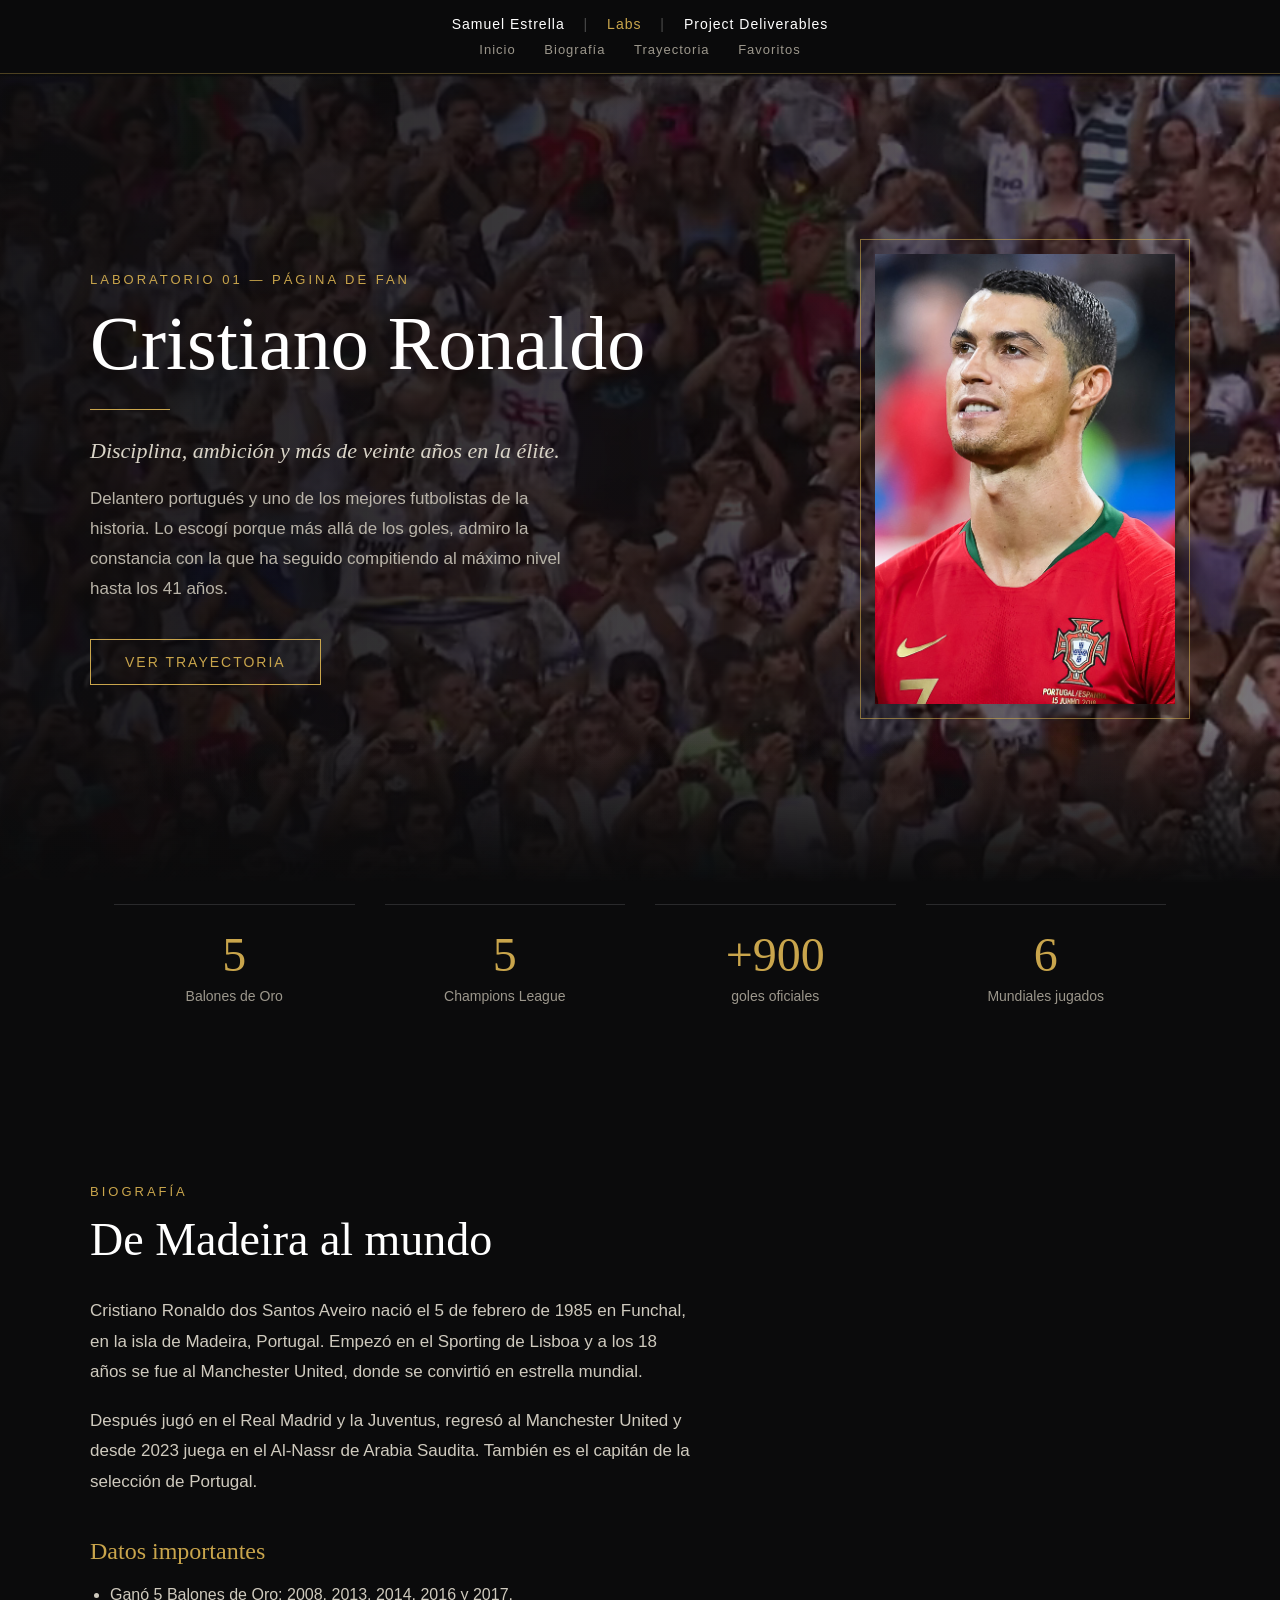
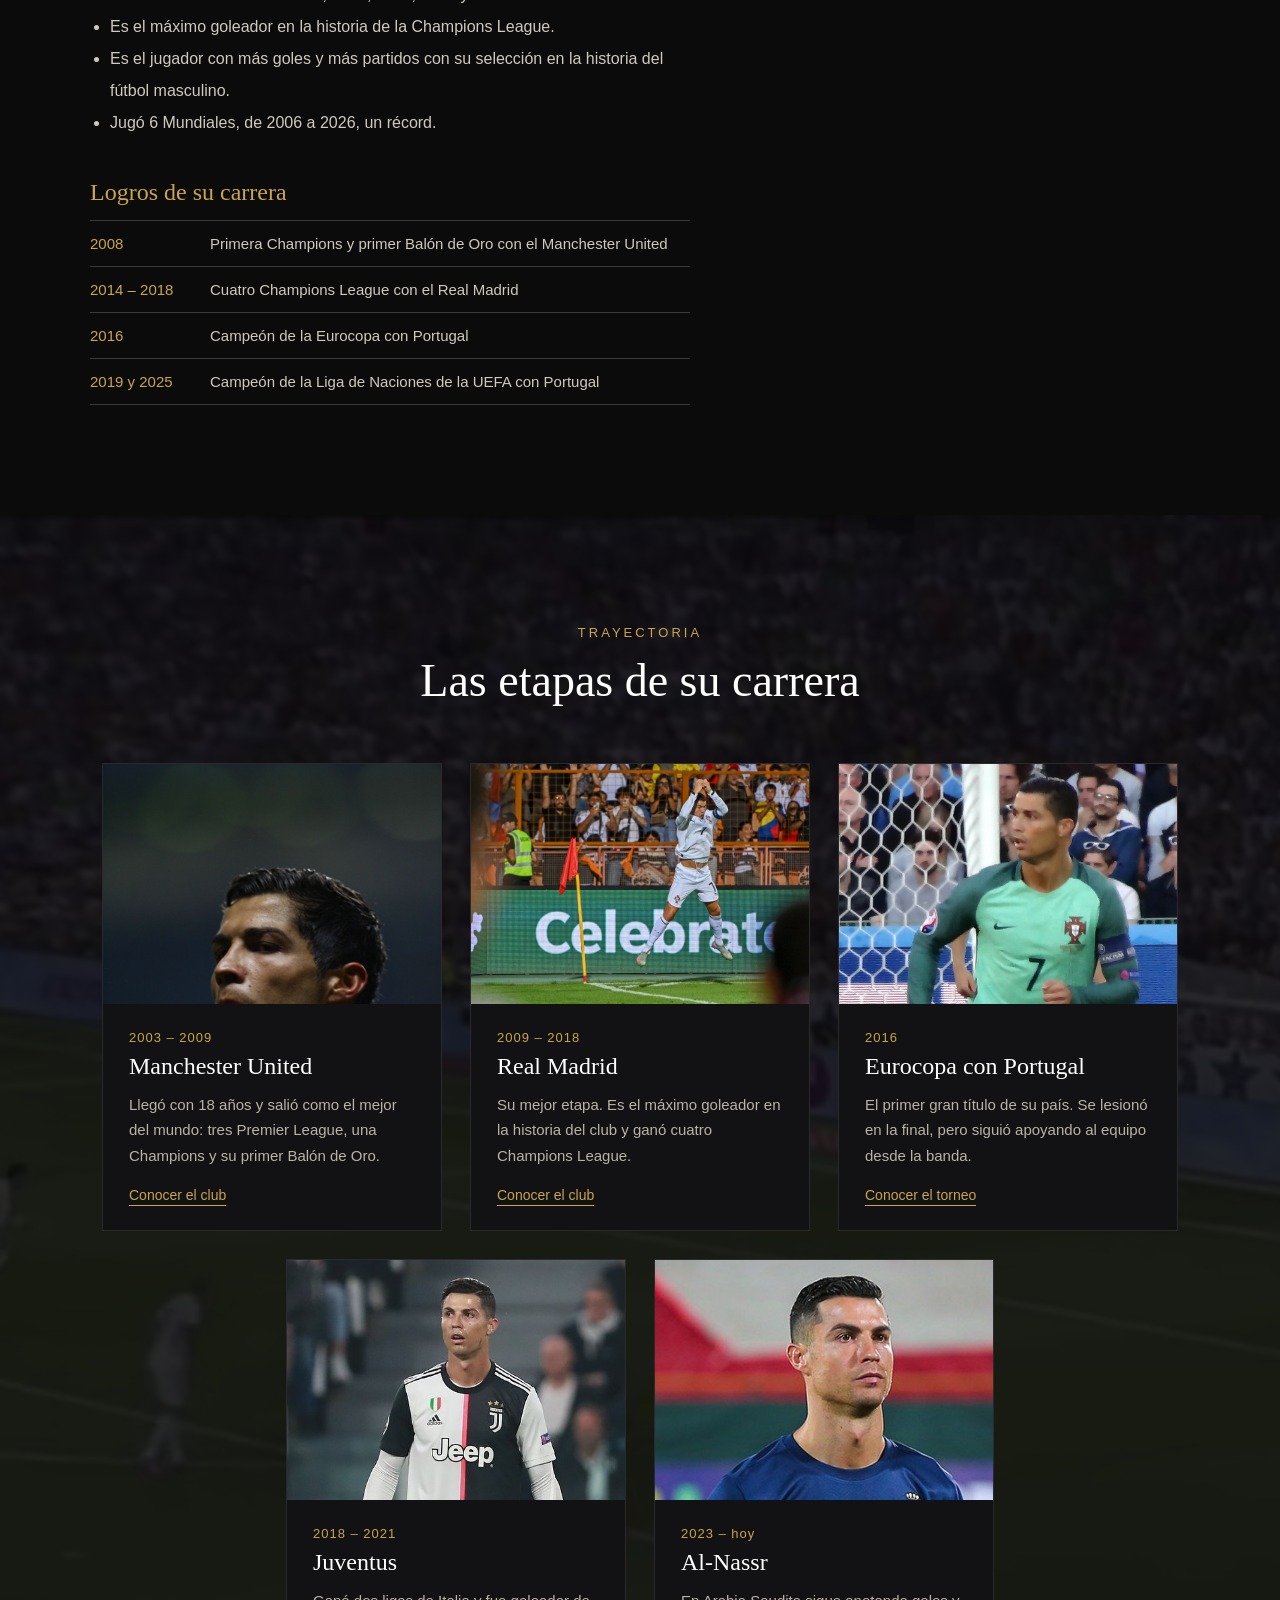
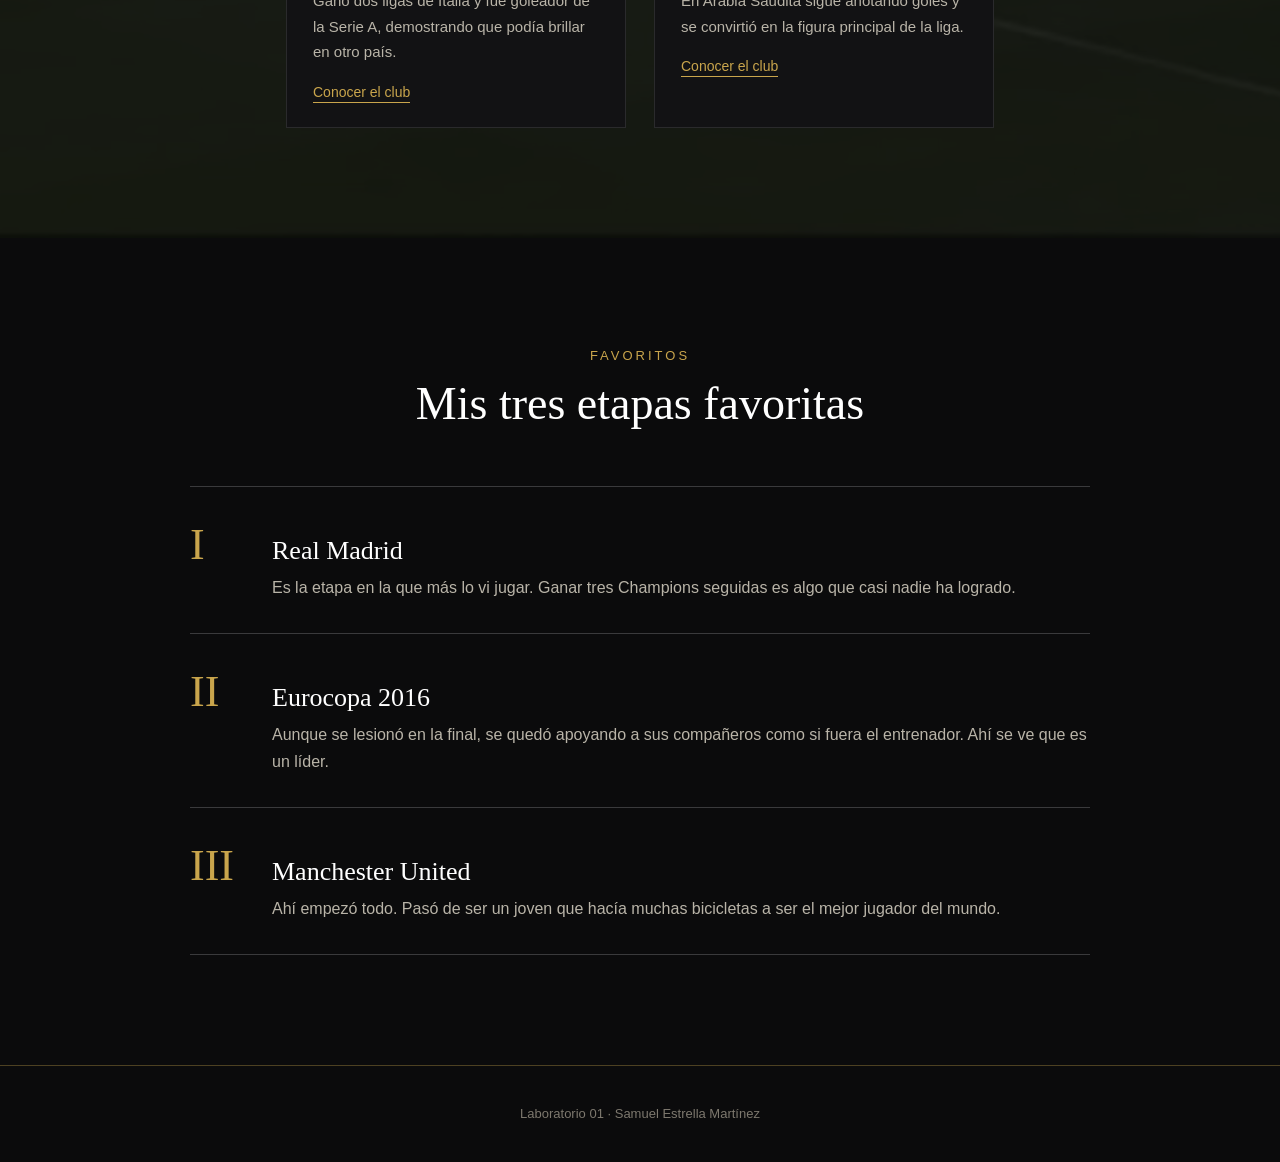
==== Artist Page/index.html @ f8966232 "Subir sitio web y labs" ====
<!DOCTYPE html>
<html lang="es">
<head>
  <meta charset="UTF-8">
  <meta name="viewport" content="width=device-width, initial-scale=1">
  <title>Cristiano Ronaldo | Laboratorio 01 </title>
  <link rel="stylesheet" href="styles.css">
</head>
<body>

  <nav class="menu">
    <div class="menu-sitio">
      <a href="../Landing%20Page/index.html">Samuel Estrella</a>
      <span>|</span>
      <a href="../Landing%20Page/index.html#labs" class="activo">Labs</a>
      <span>|</span>
      <a href="../Landing%20Page/index.html#labs">Project Deliverables</a>
    </div>
    </div>
       <div class="menu-pagina">
      <a href="#inicio">Inicio</a>
      <a href="#biografia">Biografía</a>
      <a href="#trayectoria">Trayectoria</a>
      <a href="#favoritos">Favoritos</a>
    </div>
  </nav>

  <header id="inicio" class="portada">
    <video class="video-fondo video-portada" autoplay muted loop playsinline poster="img/celebracion.jpg">
      <source src="video/portada.mp4" type="video/mp4">
      <source src="video/portada.webm" type="video/webm">
    </video>
    <div class="capa capa-portada"></div>
    <div class="capa capa-abajo"></div>

    <div class="portada-contenido">
      <div class="portada-texto">
        <p class="etiqueta">LABORATORIO 01 — PÁGINA DE FAN</p>
        <h1>Cristiano Ronaldo</h1>
        <div class="linea"></div>
        <p class="frase">Disciplina, ambición y más de veinte años en la élite.</p>
        <p class="intro">Delantero portugués y uno de los mejores futbolistas de la historia. Lo escogí porque más allá de los goles, admiro la constancia con la que ha seguido compitiendo al máximo nivel hasta los 41 años.</p>
        <a href="#trayectoria" class="boton">VER TRAYECTORIA</a>
      </div>
      <div class="marco">
        <img src="img/principal.jpg" alt="Cristiano Ronaldo con la camiseta de Portugal">
      </div>
    </div>
  </header>

  <div class="cifras">
    <div class="cifra">
      <p class="numero">5</p>
      <p class="texto-cifra">Balones de Oro</p>
    </div>
    <div class="cifra">
      <p class="numero">5</p>
      <p class="texto-cifra">Champions League</p>
    </div>
    <div class="cifra">
      <p class="numero">+900</p>
      <p class="texto-cifra">goles oficiales</p>
    </div>
    <div class="cifra">
      <p class="numero">6</p>
      <p class="texto-cifra">Mundiales jugados</p>
    </div>
  </div>

  <section id="biografia" class="biografia">
    <div class="contenedor">
      <div class="bio-texto">
        <p class="etiqueta">BIOGRAFÍA</p>
        <h2>De Madeira al mundo</h2>

        <p>Cristiano Ronaldo dos Santos Aveiro nació el 5 de febrero de 1985 en Funchal, en la isla de Madeira, Portugal. Empezó en el Sporting de Lisboa y a los 18 años se fue al Manchester United, donde se convirtió en estrella mundial.</p>
        <p class="ultimo">Después jugó en el Real Madrid y la Juventus, regresó al Manchester United y desde 2023 juega en el Al-Nassr de Arabia Saudita. También es el capitán de la selección de Portugal.</p>

        <h3>Datos importantes</h3>
        <ul class="datos">
          <li>Ganó 5 Balones de Oro: 2008, 2013, 2014, 2016 y 2017.</li>
          <li>Es el máximo goleador en la historia de la Champions League.</li>
          <li>Es el jugador con más goles y más partidos con su selección en la historia del fútbol masculino.</li>
          <li>Jugó 6 Mundiales, de 2006 a 2026, un récord.</li>
        </ul>

        <h3>Logros de su carrera</h3>
        <table class="logros">
          <tr><td class="anio">2008</td><td>Primera Champions y primer Balón de Oro con el Manchester United</td></tr>
          <tr><td class="anio">2014 – 2018</td><td>Cuatro Champions League con el Real Madrid</td></tr>
          <tr><td class="anio">2016</td><td>Campeón de la Eurocopa con Portugal</td></tr>
          <tr><td class="anio">2019 y 2025</td><td>Campeón de la Liga de Naciones de la UEFA con Portugal</td></tr>
        </table>
      </div>
    </div>
  </section>

  <section id="trayectoria" class="trayectoria">
    <video class="video-fondo" autoplay muted loop playsinline>
      <source src="video/goles.mp4" type="video/mp4">
      <source src="video/goles.webm" type="video/webm">
    </video>
    <div class="capa capa-oscura"></div>

    <div class="contenedor encima">
      <div class="titulo-centro">
        <p class="etiqueta">TRAYECTORIA</p>
        <h2>Las etapas de su carrera</h2>
      </div>

      <div class="tarjetas">
        <article class="tarjeta">
          <img src="img/manchester-united.jpg" alt="Cristiano Ronaldo en el Manchester United">
          <div class="tarjeta-texto">
            <p class="fecha">2003 – 2009</p>
            <h3>Manchester United</h3>
            <p>Llegó con 18 años y salió como el mejor del mundo: tres Premier League, una Champions y su primer Balón de Oro.</p>
            <a href="https://es.wikipedia.org/wiki/Manchester_United_Football_Club" target="_blank">Conocer el club</a>
          </div>
        </article>

        <article class="tarjeta">
          <img src="img/celebracion.jpg" alt="Cristiano Ronaldo celebrando un gol" class="foto-arriba">
          <div class="tarjeta-texto">
            <p class="fecha">2009 – 2018</p>
            <h3>Real Madrid</h3>
            <p>Su mejor etapa. Es el máximo goleador en la historia del club y ganó cuatro Champions League.</p>
            <a href="https://es.wikipedia.org/wiki/Real_Madrid_Club_de_F%C3%BAtbol" target="_blank">Conocer el club</a>
          </div>
        </article>

        <article class="tarjeta">
          <img src="img/eurocopa-2016.jpg" alt="Cristiano Ronaldo en la Eurocopa 2016">
          <div class="tarjeta-texto">
            <p class="fecha">2016</p>
            <h3>Eurocopa con Portugal</h3>
            <p>El primer gran título de su país. Se lesionó en la final, pero siguió apoyando al equipo desde la banda.</p>
            <a href="https://es.wikipedia.org/wiki/Eurocopa_2016" target="_blank">Conocer el torneo</a>
          </div>
        </article>

        <article class="tarjeta">
          <img src="img/juventus.jpg" alt="Cristiano Ronaldo en la Juventus">
          <div class="tarjeta-texto">
            <p class="fecha">2018 – 2021</p>
            <h3>Juventus</h3>
            <p>Ganó dos ligas de Italia y fue goleador de la Serie A, demostrando que podía brillar en otro país.</p>
            <a href="https://es.wikipedia.org/wiki/Juventus_de_Tur%C3%ADn" target="_blank">Conocer el club</a>
          </div>
        </article>

        <article class="tarjeta">
          <img src="img/al-nassr.jpg" alt="Cristiano Ronaldo en el Al-Nassr">
          <div class="tarjeta-texto">
            <p class="fecha">2023 – hoy</p>
            <h3>Al-Nassr</h3>
            <p>En Arabia Saudita sigue anotando goles y se convirtió en la figura principal de la liga.</p>
            <a href="https://es.wikipedia.org/wiki/Al-Nassr_Football_Club" target="_blank">Conocer el club</a>
          </div>
        </article>
      </div>
    </div>
  </section>

  <section id="favoritos" class="favoritos">
    <div class="contenedor angosto">
      <div class="titulo-centro">
        <p class="etiqueta">FAVORITOS</p>
        <h2>Mis tres etapas favoritas</h2>
      </div>

      <ol class="lista-favoritos">
        <li>
          <span class="romano">I</span>
          <div>
            <h3>Real Madrid</h3>
            <p>Es la etapa en la que más lo vi jugar. Ganar tres Champions seguidas es algo que casi nadie ha logrado.</p>
          </div>
        </li>
        <li>
          <span class="romano">II</span>
          <div>
            <h3>Eurocopa 2016</h3>
            <p>Aunque se lesionó en la final, se quedó apoyando a sus compañeros como si fuera el entrenador. Ahí se ve que es un líder.</p>
          </div>
        </li>
        <li>
          <span class="romano">III</span>
          <div>
            <h3>Manchester United</h3>
            <p>Ahí empezó todo. Pasó de ser un joven que hacía muchas bicicletas a ser el mejor jugador del mundo.</p>
          </div>
        </li>
      </ol>
    </div>
  </section>

  <footer class="pie">
    <p>Laboratorio 01 · Samuel Estrella Martínez</p>
  </footer>

</body>
</html>
---- Artist Page/styles.css ----
:root {
  --negro: #0B0B0C;
  --tarjeta: #121214;
  --dorado: #C9A54C;
  --blanco: #FFFFFF;
  --texto: #CFCABE;
  --gris: #B9B4A8;
  --gris-oscuro: #9C978C;
  --linea: #3A3A3C;
  --serif: Georgia, "Times New Roman", serif;
}

* {
  box-sizing: border-box;
}

html {
  scroll-behavior: smooth;
}

body {
  margin: 0;
  background-color: var(--negro);
  color: #EDEAE3;
  font-family: "Helvetica Neue", Helvetica, Arial, sans-serif;
}

h1, h2, h3 {
  font-family: var(--serif);
  font-weight: normal;
}

.contenedor {
  max-width: 1100px;
  margin: 0 auto;
}

.angosto {
  max-width: 900px;
}

.etiqueta {
  margin: 0;
  font-size: 13px;
  letter-spacing: 3px;
  color: var(--dorado);
}

/* menu */
.menu {
  position: sticky;
  top: 0;
  z-index: 20;
  background-color: rgba(11, 11, 12, 0.92);
  border-bottom: 1px solid rgba(201, 165, 76, 0.35);
  padding: 16px 24px;
  text-align: center;
}

.menu-sitio {
  font-size: 14px;
  letter-spacing: 1px;
}

.menu-sitio a {
  color: var(--blanco);
  text-decoration: none;
  margin: 0 14px;
}

.menu-sitio span {
  color: #4A4A4A;
}

.menu-sitio .activo {
  color: var(--dorado);
}

.menu-pagina {
  margin-top: 10px;
  font-size: 13px;
  letter-spacing: 1px;
}

.menu-pagina a {
  color: var(--gris-oscuro);
  text-decoration: none;
  margin: 0 12px;
  transition: color .2s;
}

.menu a:hover {
  color: var(--dorado);
}

/* videos y capas de fondo */
.video-fondo {
  position: absolute;
  top: 0;
  left: 0;
  width: 100%;
  height: 100%;
  object-fit: cover;
  z-index: 0;
}

.capa {
  position: absolute;
  top: 0;
  left: 0;
  width: 100%;
  height: 100%;
  z-index: 1;
}

.capa-portada {
  background: linear-gradient(90deg, rgba(11, 11, 12, 0.94) 0%, rgba(11, 11, 12, 0.78) 50%, rgba(11, 11, 12, 0.55) 100%);
}

.capa-abajo {
  top: auto;
  bottom: 0;
  height: 160px;
  background: linear-gradient(rgba(11, 11, 12, 0), var(--negro));
}

.capa-oscura {
  background-color: rgba(11, 11, 12, 0.88);
}

.encima {
  position: relative;
  z-index: 2;
}

/* portada */
.portada {
  position: relative;
  overflow: hidden;
  min-height: 90vh;
  display: flex;
  align-items: center;
  padding: 80px 24px;
}

.portada-contenido {
  position: relative;
  z-index: 2;
  max-width: 1100px;
  width: 100%;
  margin: 0 auto;
  display: flex;
  flex-wrap: wrap;
  align-items: center;
  justify-content: space-between;
  gap: 56px;
}

.portada-texto {
  flex: 1 1 440px;
}

.portada h1 {
  margin: 18px 0 0;
  font-size: 76px;
  line-height: 1;
  color: var(--blanco);
}

.linea {
  width: 80px;
  height: 1px;
  background-color: var(--dorado);
  margin: 28px 0;
}

.frase {
  margin: 0;
  font-family: var(--serif);
  font-style: italic;
  font-size: 22px;
  color: #D9D4C7;
}

.intro {
  max-width: 500px;
  margin: 20px 0 0;
  font-size: 17px;
  line-height: 1.75;
  color: var(--gris);
}

.boton {
  display: inline-block;
  margin-top: 36px;
  padding: 14px 34px;
  border: 1px solid var(--dorado);
  color: var(--dorado);
  text-decoration: none;
  font-size: 14px;
  letter-spacing: 2px;
  transition: background-color .25s, color .25s;
}

.boton:hover {
  background-color: var(--dorado);
  color: var(--negro);
}

.marco {
  flex: 0 1 330px;
  padding: 14px;
  border: 1px solid rgba(201, 165, 76, 0.6);
}

.marco img {
  display: block;
  width: 100%;
}

/* cifras */
.cifras {
  max-width: 1100px;
  margin: 0 auto;
  padding: 20px 24px 70px;
  display: flex;
  flex-wrap: wrap;
  justify-content: space-between;
  gap: 30px;
  text-align: center;
}

.cifra {
  flex: 1 1 180px;
  border-top: 1px solid #2A2A2C;
  padding-top: 22px;
}

.numero {
  margin: 0;
  font-family: var(--serif);
  font-size: 48px;
  color: var(--dorado);
}

.texto-cifra {
  margin: 6px 0 0;
  font-size: 14px;
  color: var(--gris-oscuro);
}

/* biografia */
.biografia {
  background-image: linear-gradient(90deg, rgba(11, 11, 12, 0.97) 0%, rgba(11, 11, 12, 0.9) 55%, rgba(11, 11, 12, 0.4) 100%), url("img/balon-de-oro.jpg");
  background-size: cover;
  background-position: right center;
  background-attachment: fixed;
  padding: 110px 24px;
}

.bio-texto {
  max-width: 600px;
}

.biografia h2,
.titulo-centro h2 {
  margin: 14px 0 30px;
  font-size: 46px;
  color: var(--blanco);
}

.bio-texto p {
  font-size: 17px;
  line-height: 1.8;
  margin: 0 0 18px;
  color: var(--texto);
}

.bio-texto .etiqueta {
  font-size: 13px;
  line-height: normal;
  margin: 0;
  color: var(--dorado);
}

.bio-texto .ultimo {
  margin-bottom: 40px;
}

.bio-texto h3 {
  margin: 0 0 14px;
  font-size: 24px;
  color: var(--dorado);
}

.datos {
  margin: 0 0 40px;
  padding-left: 20px;
  font-size: 16px;
  line-height: 2;
  color: var(--texto);
}

.logros {
  width: 100%;
  border-collapse: collapse;
  font-size: 15px;
  color: var(--texto);
}

.logros td {
  padding: 14px 0;
  border-top: 1px solid var(--linea);
}

.logros tr:last-child td {
  border-bottom: 1px solid var(--linea);
}

.logros .anio {
  width: 120px;
  color: var(--dorado);
}

/* trayectoria */
.trayectoria {
  position: relative;
  overflow: hidden;
  padding: 110px 24px;
}

.titulo-centro {
  text-align: center;
  margin-bottom: 56px;
}

.titulo-centro h2 {
  margin-bottom: 0;
}

.tarjetas {
  display: flex;
  flex-wrap: wrap;
  gap: 28px;
  justify-content: center;
}

.tarjeta {
  flex: 1 1 300px;
  max-width: 340px;
  background-color: var(--tarjeta);
  border: 1px solid #2A2A2C;
  transition: border-color .25s;
}

.tarjeta:hover {
  border-color: var(--dorado);
}

.tarjeta img {
  display: block;
  width: 100%;
  height: 240px;
  object-fit: cover;
  object-position: center top;
}

.tarjeta .foto-arriba {
  object-position: center 20%;
}

.tarjeta-texto {
  padding: 26px;
}

.fecha {
  margin: 0;
  font-size: 13px;
  letter-spacing: 1px;
  color: var(--dorado);
}

.tarjeta h3 {
  margin: 8px 0 12px;
  font-size: 24px;
  color: var(--blanco);
}

.tarjeta-texto p:not(.fecha) {
  margin: 0 0 18px;
  font-size: 15px;
  line-height: 1.7;
  color: var(--gris);
}

.tarjeta a {
  color: var(--dorado);
  font-size: 14px;
  text-decoration: none;
  border-bottom: 1px solid var(--dorado);
  padding-bottom: 2px;
}

/* favoritos */
.favoritos {
  background-image: linear-gradient(rgba(11, 11, 12, 0.9), rgba(11, 11, 12, 0.95)), url("img/final-champions-2018.jpg");
  background-size: cover;
  background-position: center;
  background-attachment: fixed;
  padding: 110px 24px;
}

.lista-favoritos {
  list-style: none;
  margin: 0;
  padding: 0;
}

.lista-favoritos li {
  display: flex;
  gap: 32px;
  align-items: baseline;
  padding: 32px 0;
  border-top: 1px solid var(--linea);
}

.lista-favoritos li:last-child {
  border-bottom: 1px solid var(--linea);
}

.romano {
  min-width: 50px;
  font-family: var(--serif);
  font-size: 44px;
  color: var(--dorado);
}

.lista-favoritos h3 {
  margin: 0 0 8px;
  font-size: 26px;
  color: var(--blanco);
}

.lista-favoritos p {
  margin: 0;
  font-size: 16px;
  line-height: 1.7;
  color: var(--gris);
}

/* pie */
.pie {
  text-align: center;
  padding: 36px 24px;
  font-size: 13px;
  line-height: 1.8;
  color: #7D786E;
  border-top: 1px solid rgba(201, 165, 76, 0.35);
}

.pie p {
  margin: 0;
}

.pie a {
  color: var(--dorado);
  text-decoration: none;
}

.pie .volver {
  color: #EDEAE3;
}

/* celular */
@media (max-width: 700px) {
  .menu-sitio a,
  .menu-pagina a {
    margin: 0 6px;
  }

  .portada {
    padding: 60px 20px;
  }

  .portada h1 {
    font-size: 48px;
  }

  .marco {
    margin: 0 auto;
  }

  .biografia,
  .trayectoria,
  .favoritos {
    padding: 80px 20px;
  }

  .biografia h2,
  .titulo-centro h2 {
    font-size: 34px;
  }

  .biografia,
  .favoritos {
    background-attachment: scroll;
  }

  .lista-favoritos li {
    gap: 18px;
  }
}
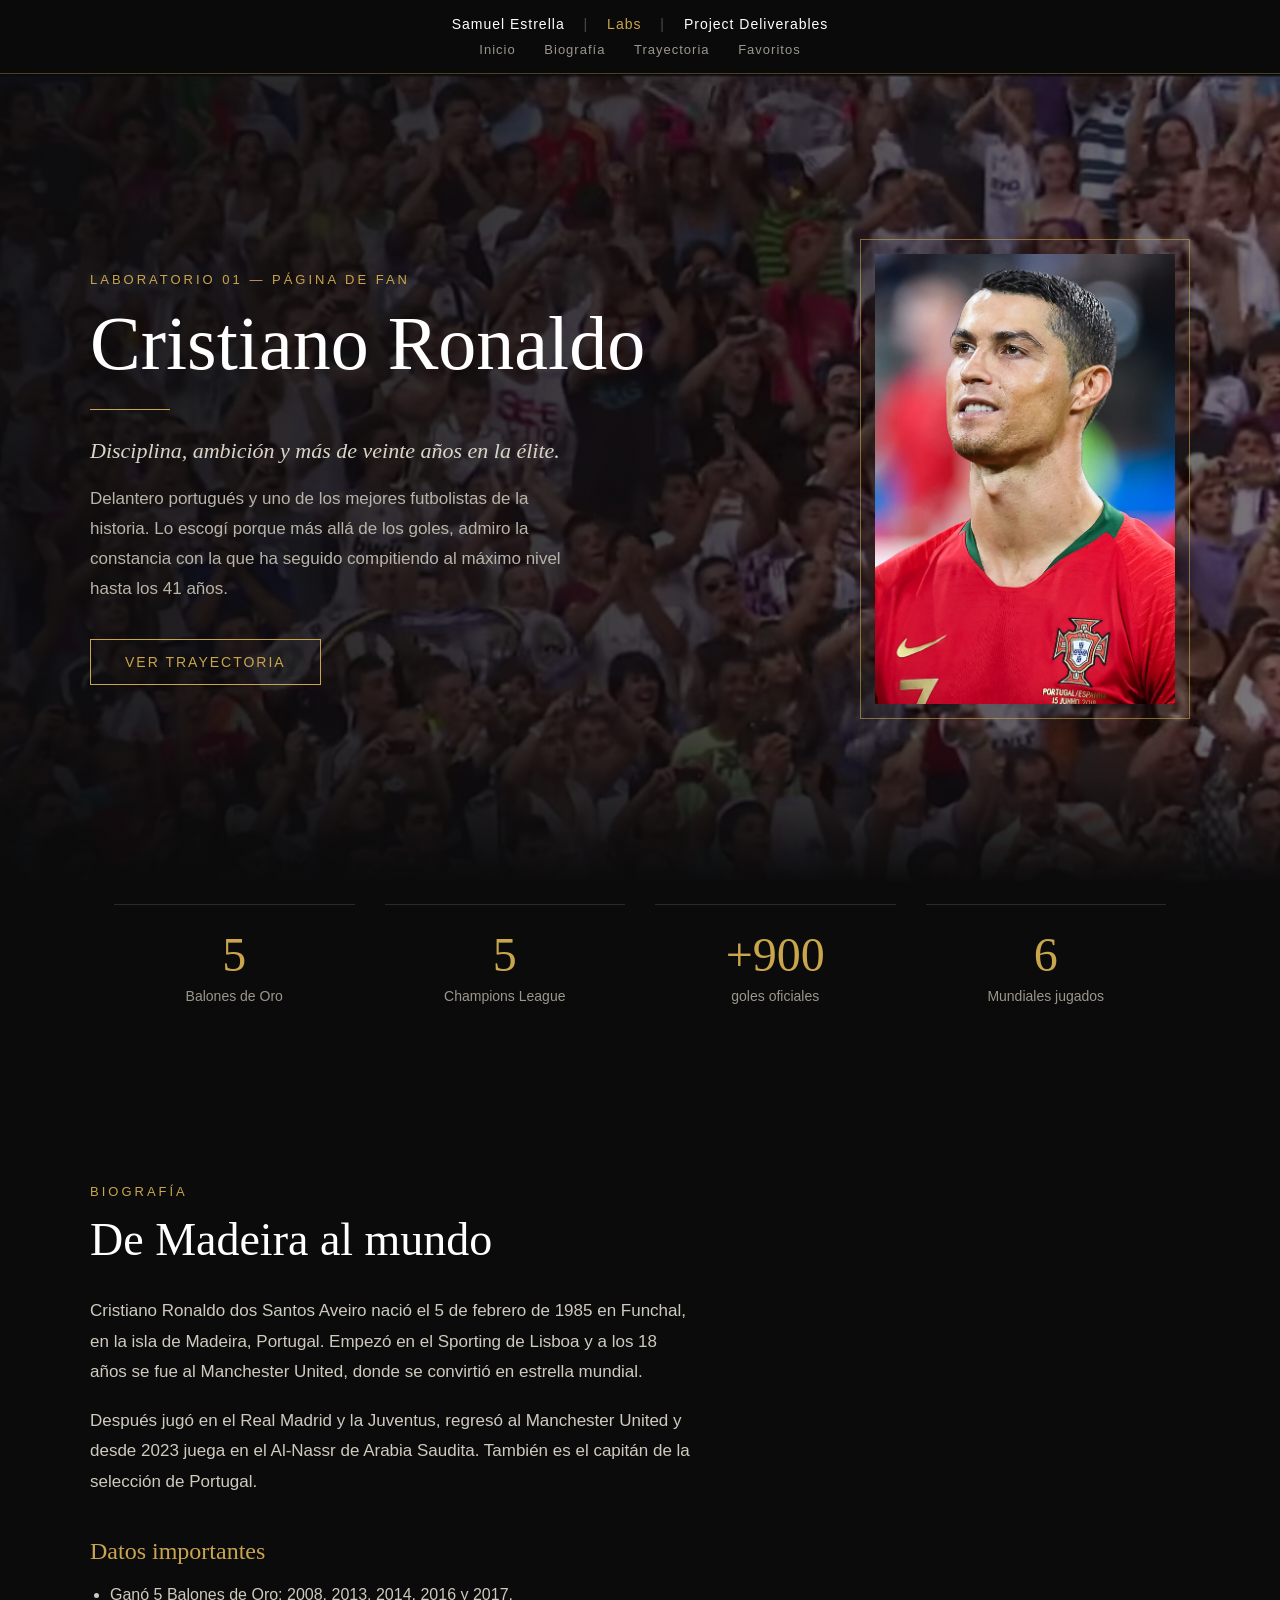
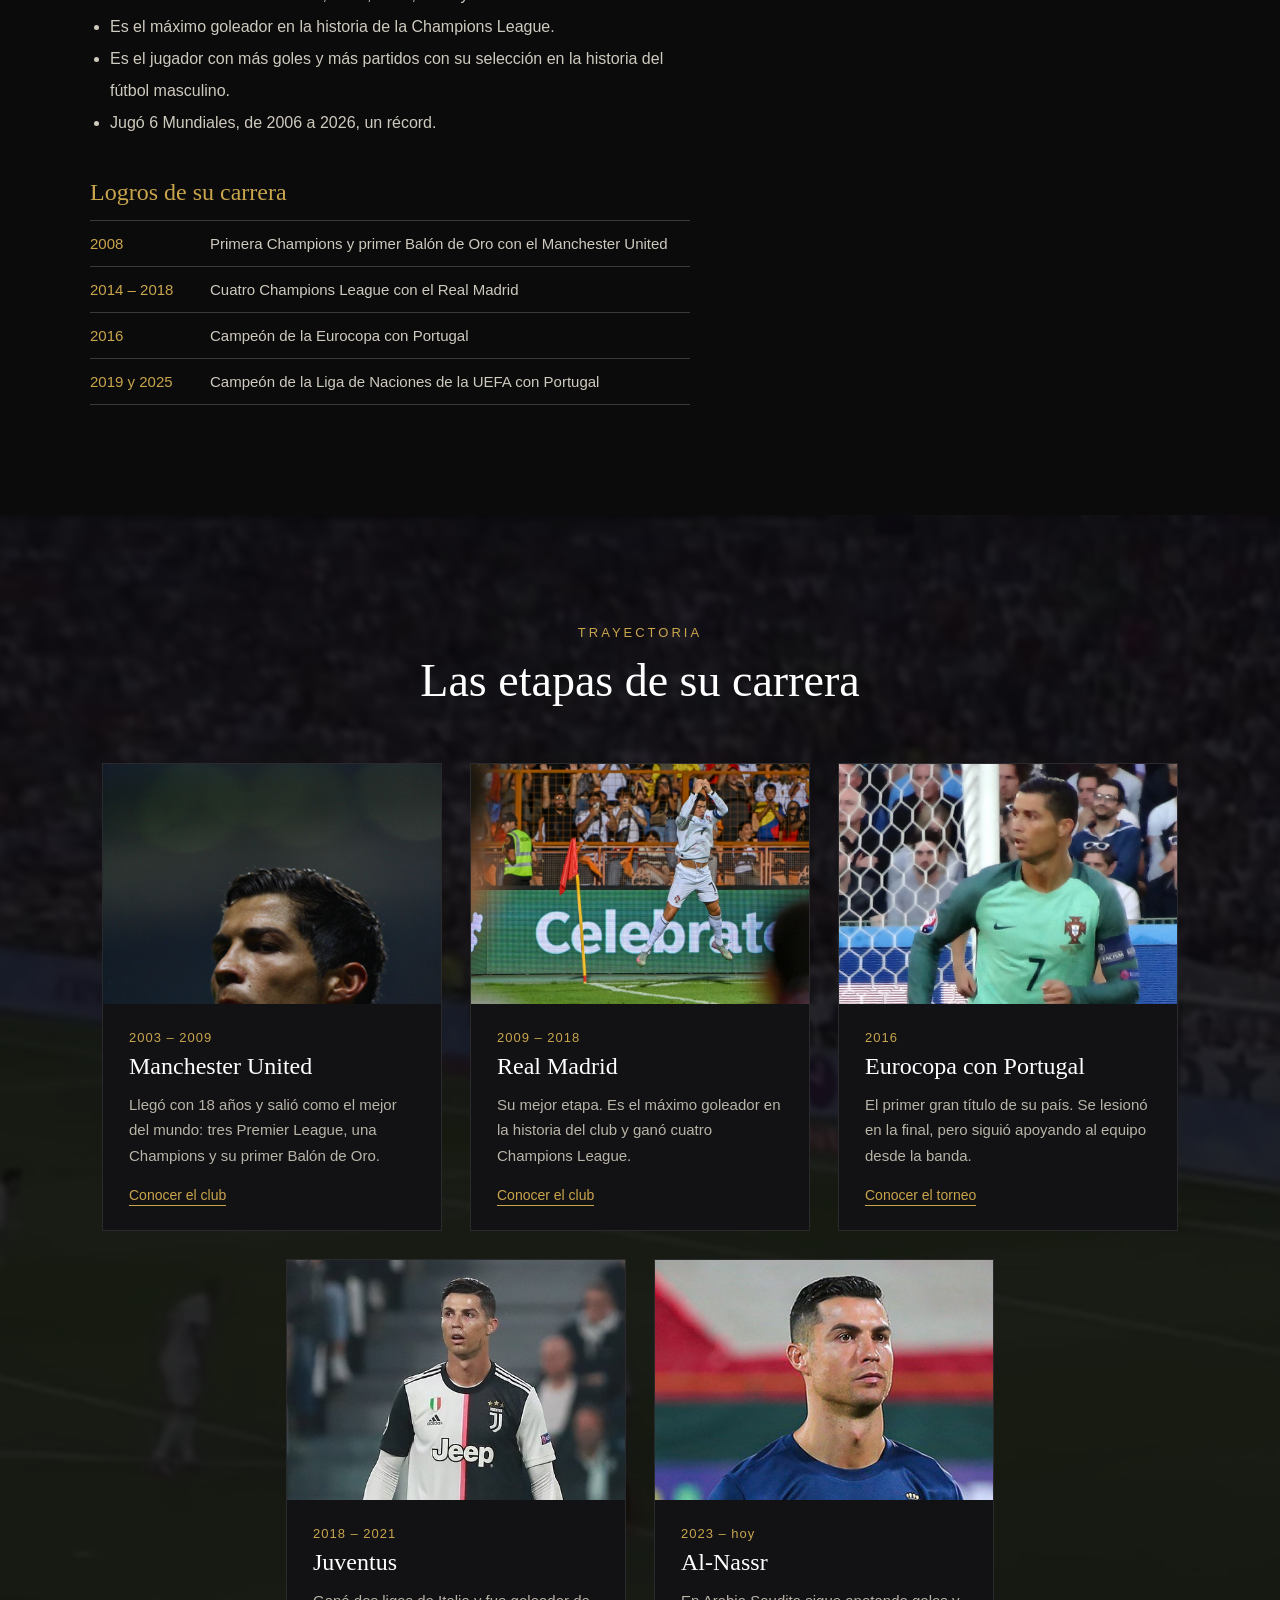
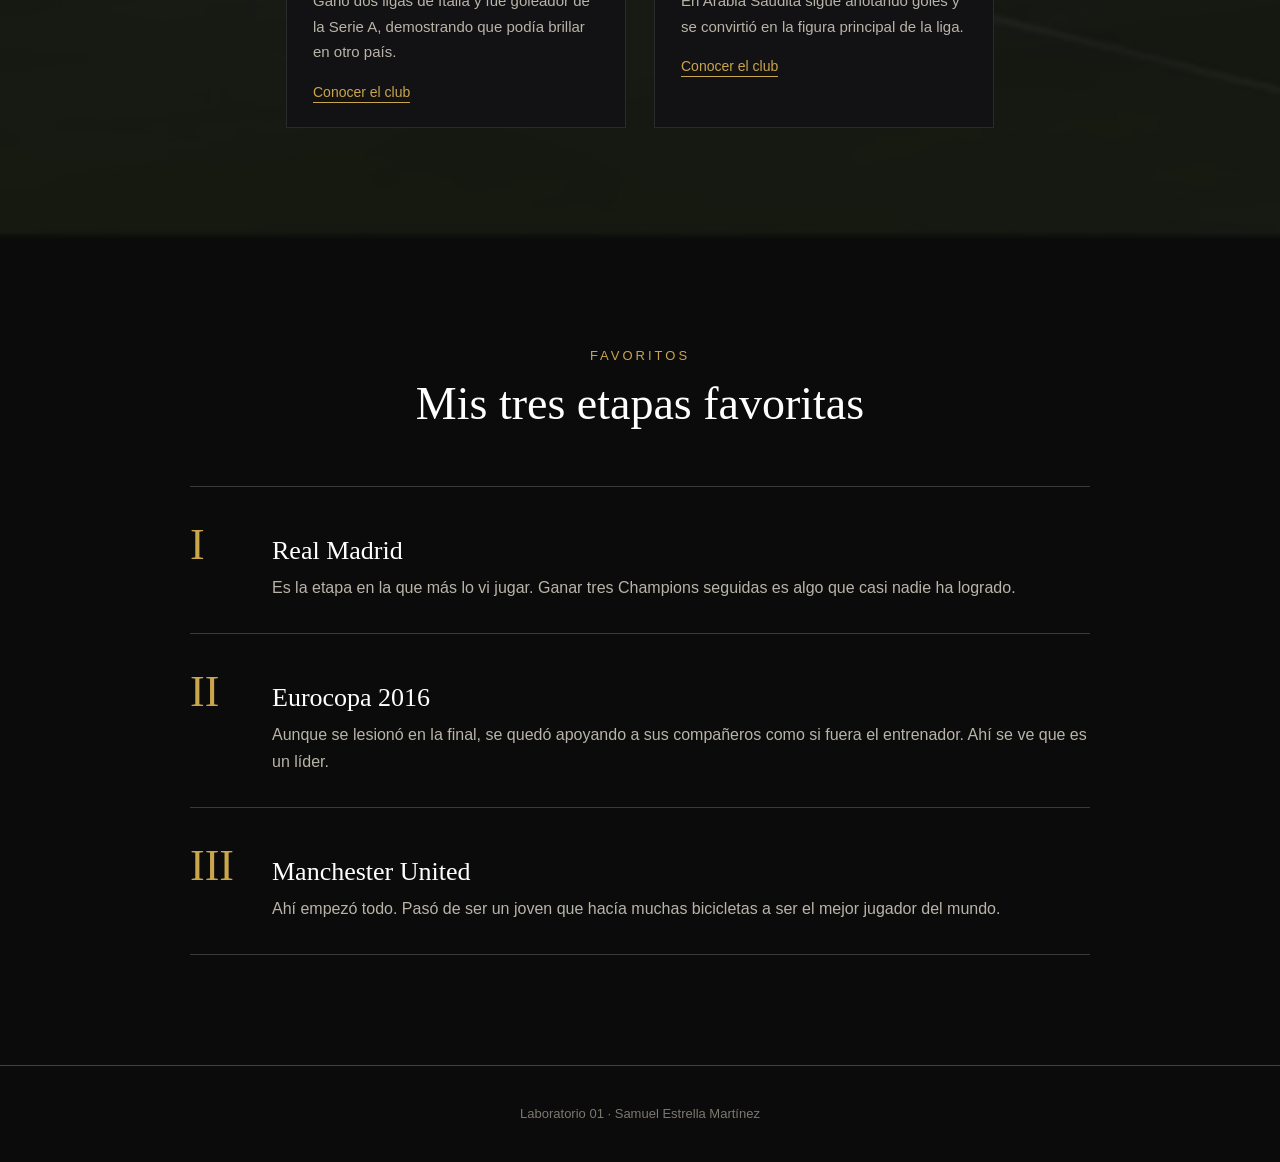
==== commit 9271373b: "Corregir enlaces de regreso a Landing Page" ====
--- a/Artist Page/index.html
+++ b/Artist Page/index.html
@@ -10,12 +10,12 @@
 
   <nav class="menu">
     <div class="menu-sitio">
-      <a href="../Landing%20Page/index.html">Samuel Estrella</a>
+      <a href="../index.html">Samuel Estrella</a>
       <span>|</span>
-      <a href="../Landing%20Page/index.html#labs" class="activo">Labs</a>
+      <a href="../index.html#labs" class="activo">Labs</a>
       <span>|</span>
-      <a href="../Landing%20Page/index.html#labs">Project Deliverables</a>
-    </div>
+      <a href="../index.html#labs">Project Deliverables</a>
+        </div>
     </div>
        <div class="menu-pagina">
       <a href="#inicio">Inicio</a>
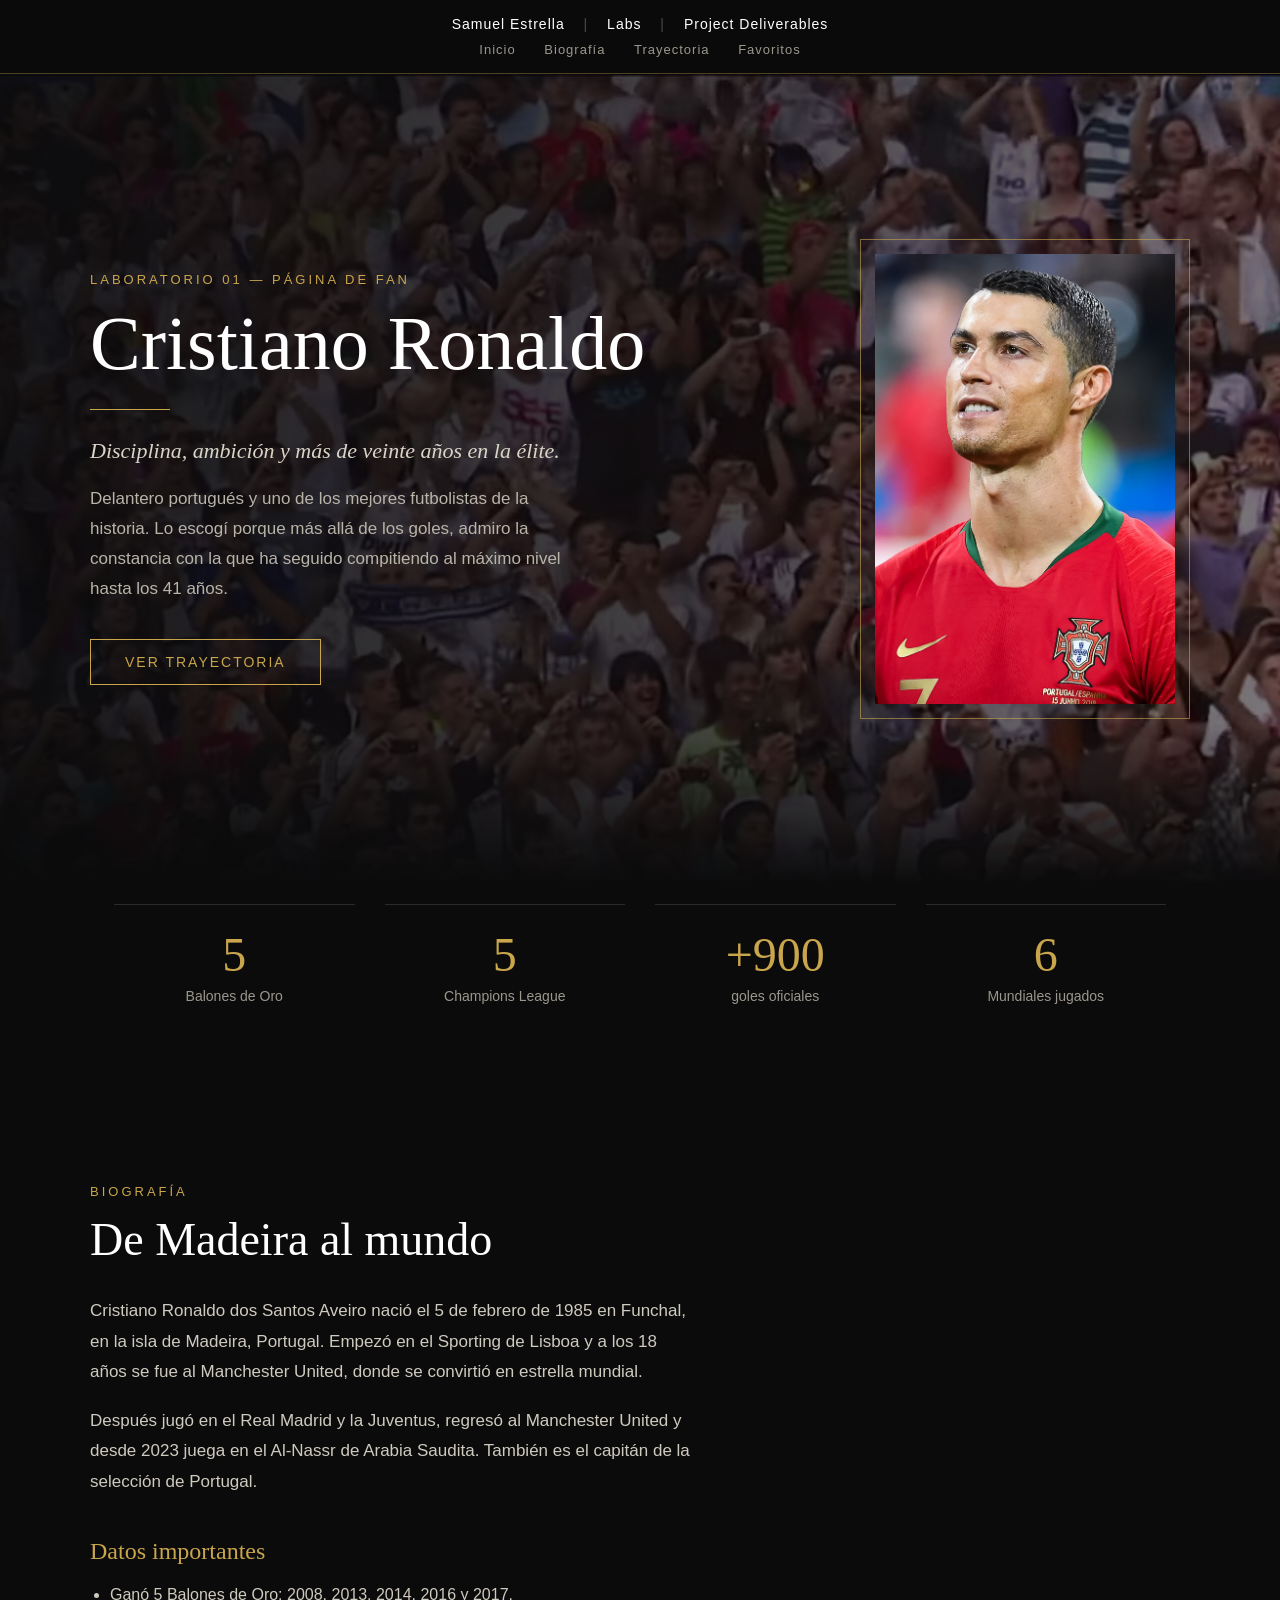
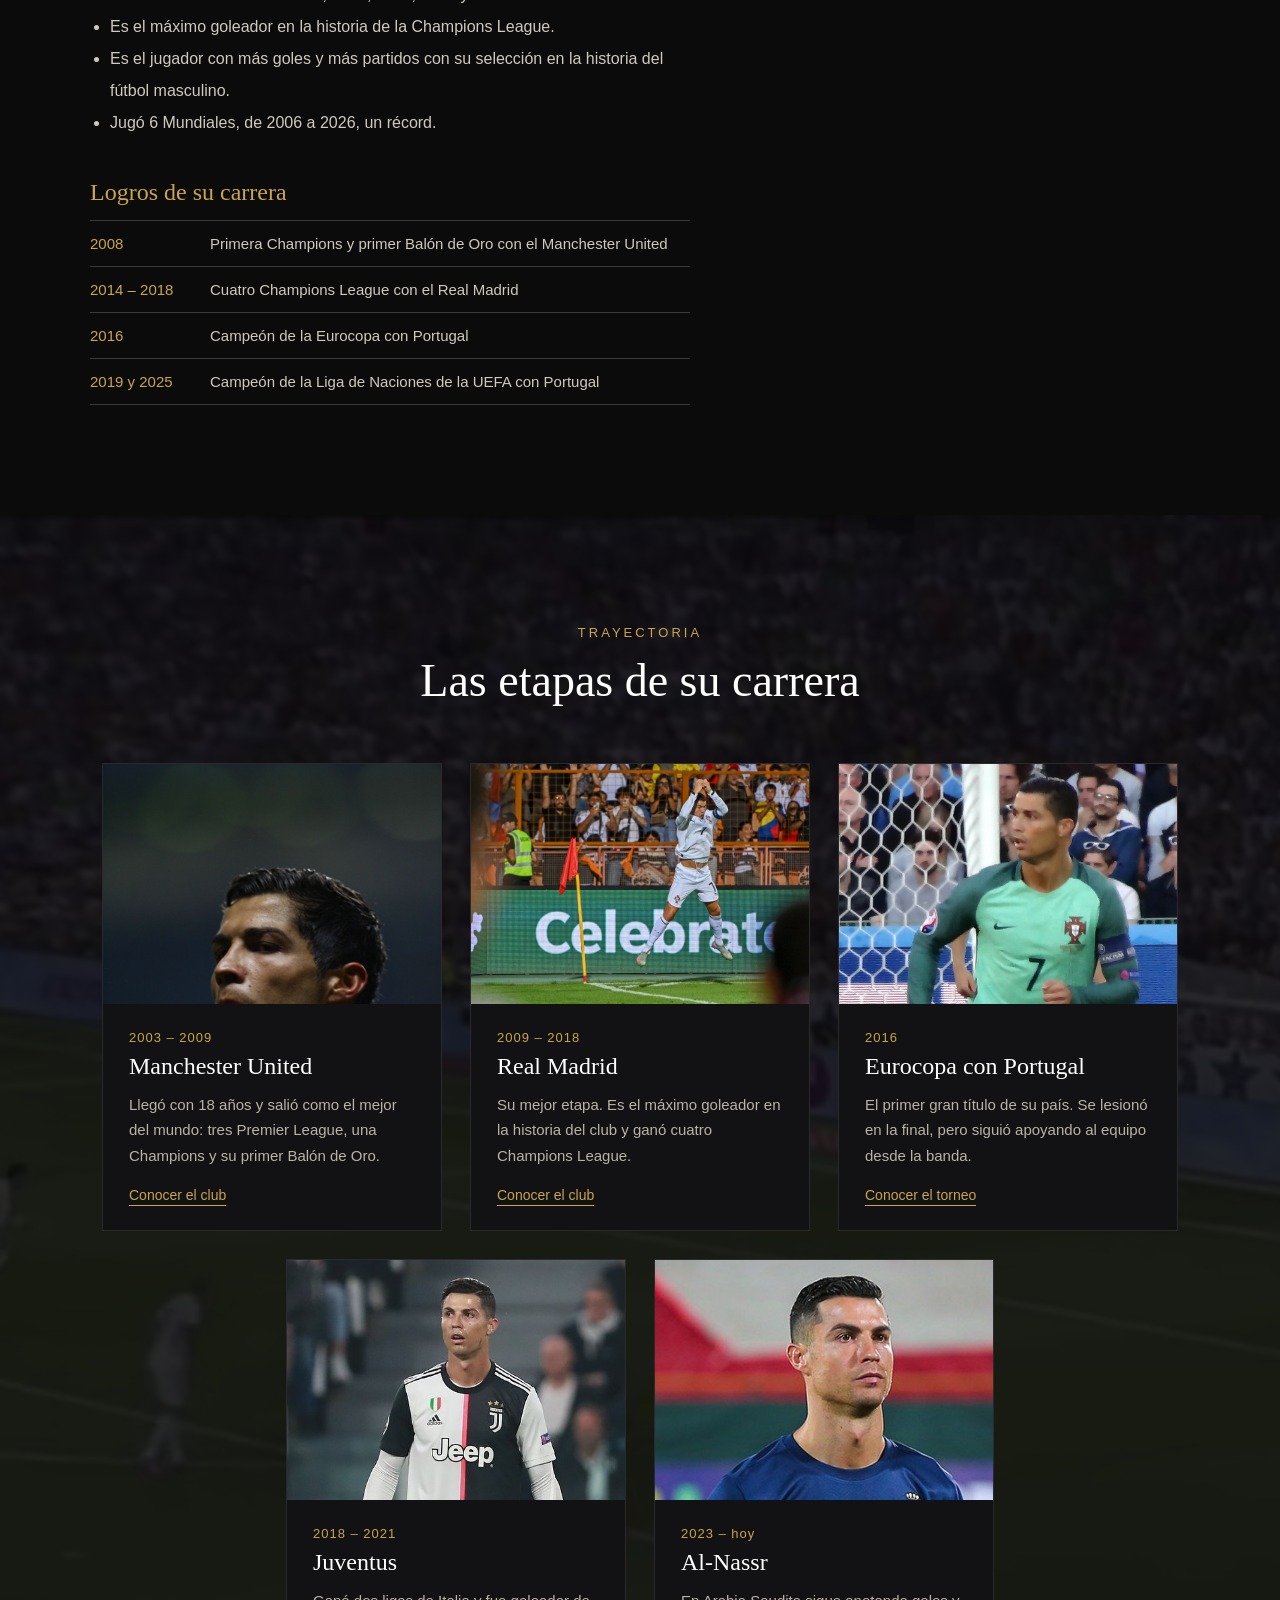
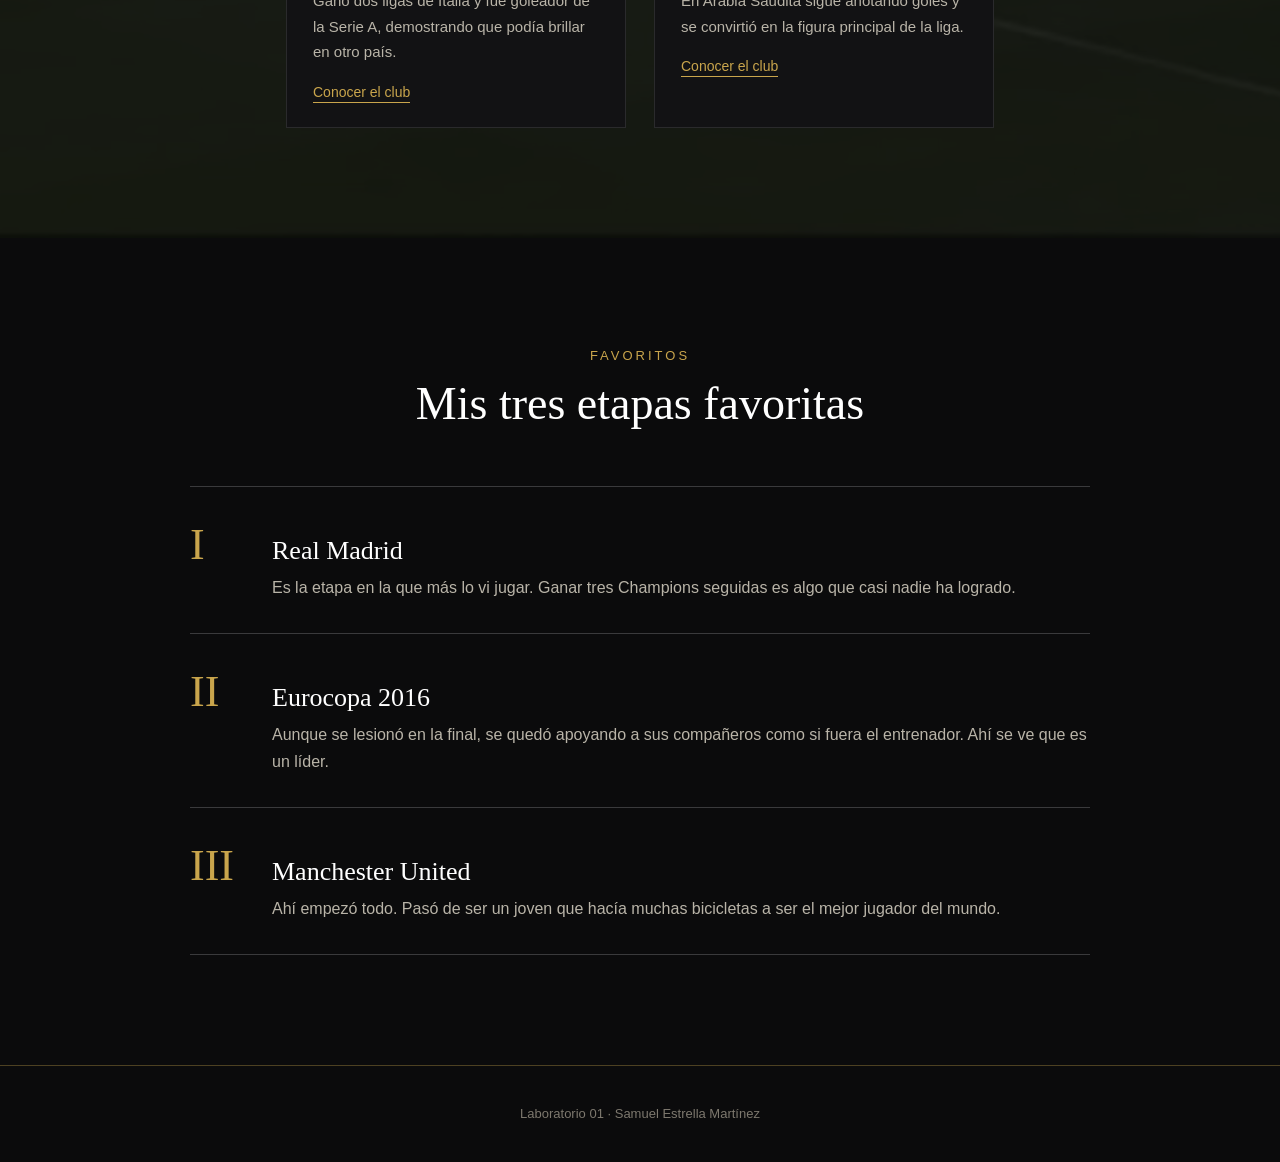
==== commit d654f7bc: "Corregir menú de Artist Page" ====
--- a/Artist Page/index.html
+++ b/Artist Page/index.html
@@ -3,7 +3,7 @@
 <head>
   <meta charset="UTF-8">
   <meta name="viewport" content="width=device-width, initial-scale=1">
-  <title>Cristiano Ronaldo | Laboratorio 01 </title>
+  <title>Cristiano Ronaldo | Laboratorio 01</title>
   <link rel="stylesheet" href="styles.css">
 </head>
 <body>
@@ -12,12 +12,12 @@
     <div class="menu-sitio">
       <a href="../index.html">Samuel Estrella</a>
       <span>|</span>
-      <a href="../index.html#labs" class="activo">Labs</a>
+      <a href="../index.html#labs">Labs</a>
       <span>|</span>
       <a href="../index.html#labs">Project Deliverables</a>
-        </div>
-    </div>
-       <div class="menu-pagina">
+    </div>
+
+    <div class="menu-pagina">
       <a href="#inicio">Inicio</a>
       <a href="#biografia">Biografía</a>
       <a href="#trayectoria">Trayectoria</a>
@@ -115,7 +115,7 @@
             <p class="fecha">2003 – 2009</p>
             <h3>Manchester United</h3>
             <p>Llegó con 18 años y salió como el mejor del mundo: tres Premier League, una Champions y su primer Balón de Oro.</p>
-            <a href="https://es.wikipedia.org/wiki/Manchester_United_Football_Club" target="_blank">Conocer el club</a>
+            <a href="https://es.wikipedia.org/wiki/Manchester_United_Football_Club" target="_blank" rel="noopener noreferrer">Conocer el club</a>
           </div>
         </article>
 
@@ -125,7 +125,7 @@
             <p class="fecha">2009 – 2018</p>
             <h3>Real Madrid</h3>
             <p>Su mejor etapa. Es el máximo goleador en la historia del club y ganó cuatro Champions League.</p>
-            <a href="https://es.wikipedia.org/wiki/Real_Madrid_Club_de_F%C3%BAtbol" target="_blank">Conocer el club</a>
+            <a href="https://es.wikipedia.org/wiki/Real_Madrid_Club_de_F%C3%BAtbol" target="_blank" rel="noopener noreferrer">Conocer el club</a>
           </div>
         </article>
 
@@ -135,7 +135,7 @@
             <p class="fecha">2016</p>
             <h3>Eurocopa con Portugal</h3>
             <p>El primer gran título de su país. Se lesionó en la final, pero siguió apoyando al equipo desde la banda.</p>
-            <a href="https://es.wikipedia.org/wiki/Eurocopa_2016" target="_blank">Conocer el torneo</a>
+            <a href="https://es.wikipedia.org/wiki/Eurocopa_2016" target="_blank" rel="noopener noreferrer">Conocer el torneo</a>
           </div>
         </article>
 
@@ -145,7 +145,7 @@
             <p class="fecha">2018 – 2021</p>
             <h3>Juventus</h3>
             <p>Ganó dos ligas de Italia y fue goleador de la Serie A, demostrando que podía brillar en otro país.</p>
-            <a href="https://es.wikipedia.org/wiki/Juventus_de_Tur%C3%ADn" target="_blank">Conocer el club</a>
+            <a href="https://es.wikipedia.org/wiki/Juventus_de_Tur%C3%ADn" target="_blank" rel="noopener noreferrer">Conocer el club</a>
           </div>
         </article>
 
@@ -155,7 +155,7 @@
             <p class="fecha">2023 – hoy</p>
             <h3>Al-Nassr</h3>
             <p>En Arabia Saudita sigue anotando goles y se convirtió en la figura principal de la liga.</p>
-            <a href="https://es.wikipedia.org/wiki/Al-Nassr_Football_Club" target="_blank">Conocer el club</a>
+            <a href="https://es.wikipedia.org/wiki/Al-Nassr_Football_Club" target="_blank" rel="noopener noreferrer">Conocer el club</a>
           </div>
         </article>
       </div>
@@ -200,4 +200,4 @@
   </footer>
 
 </body>
-</html>+</html>
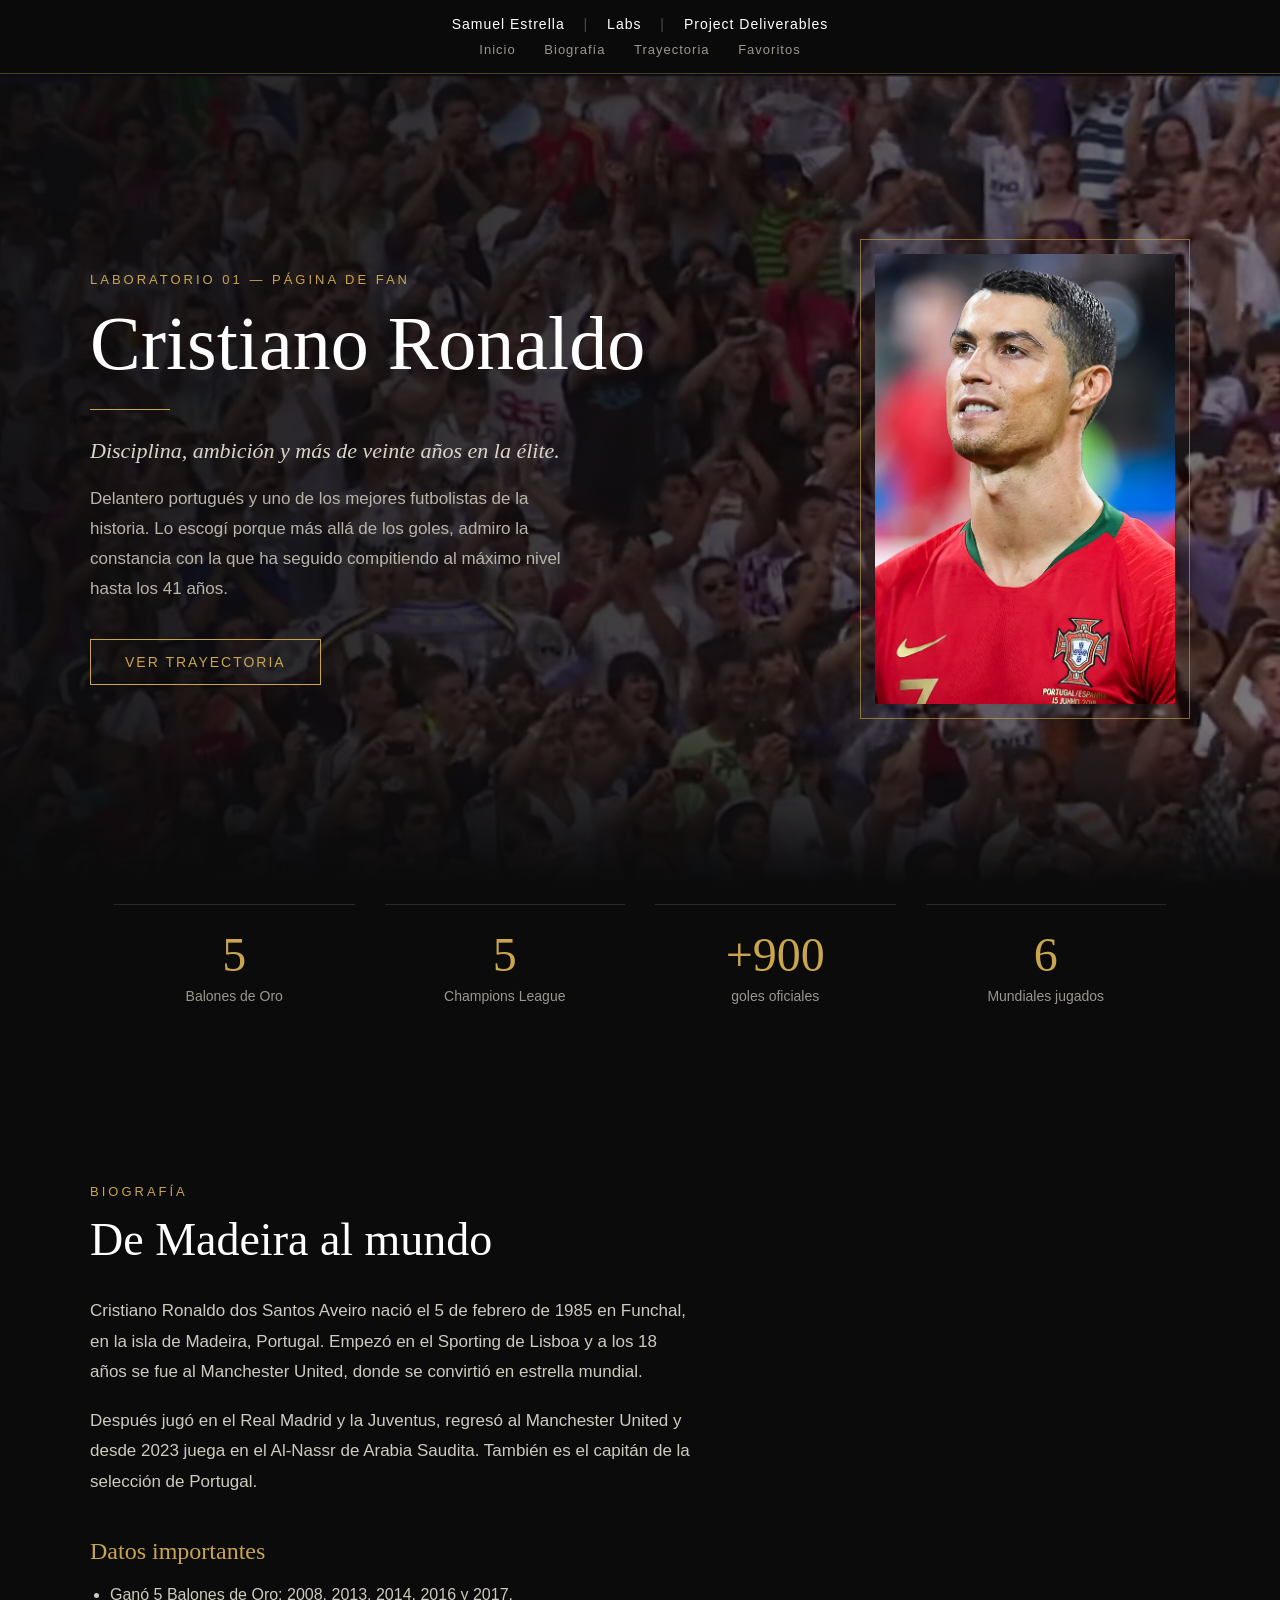
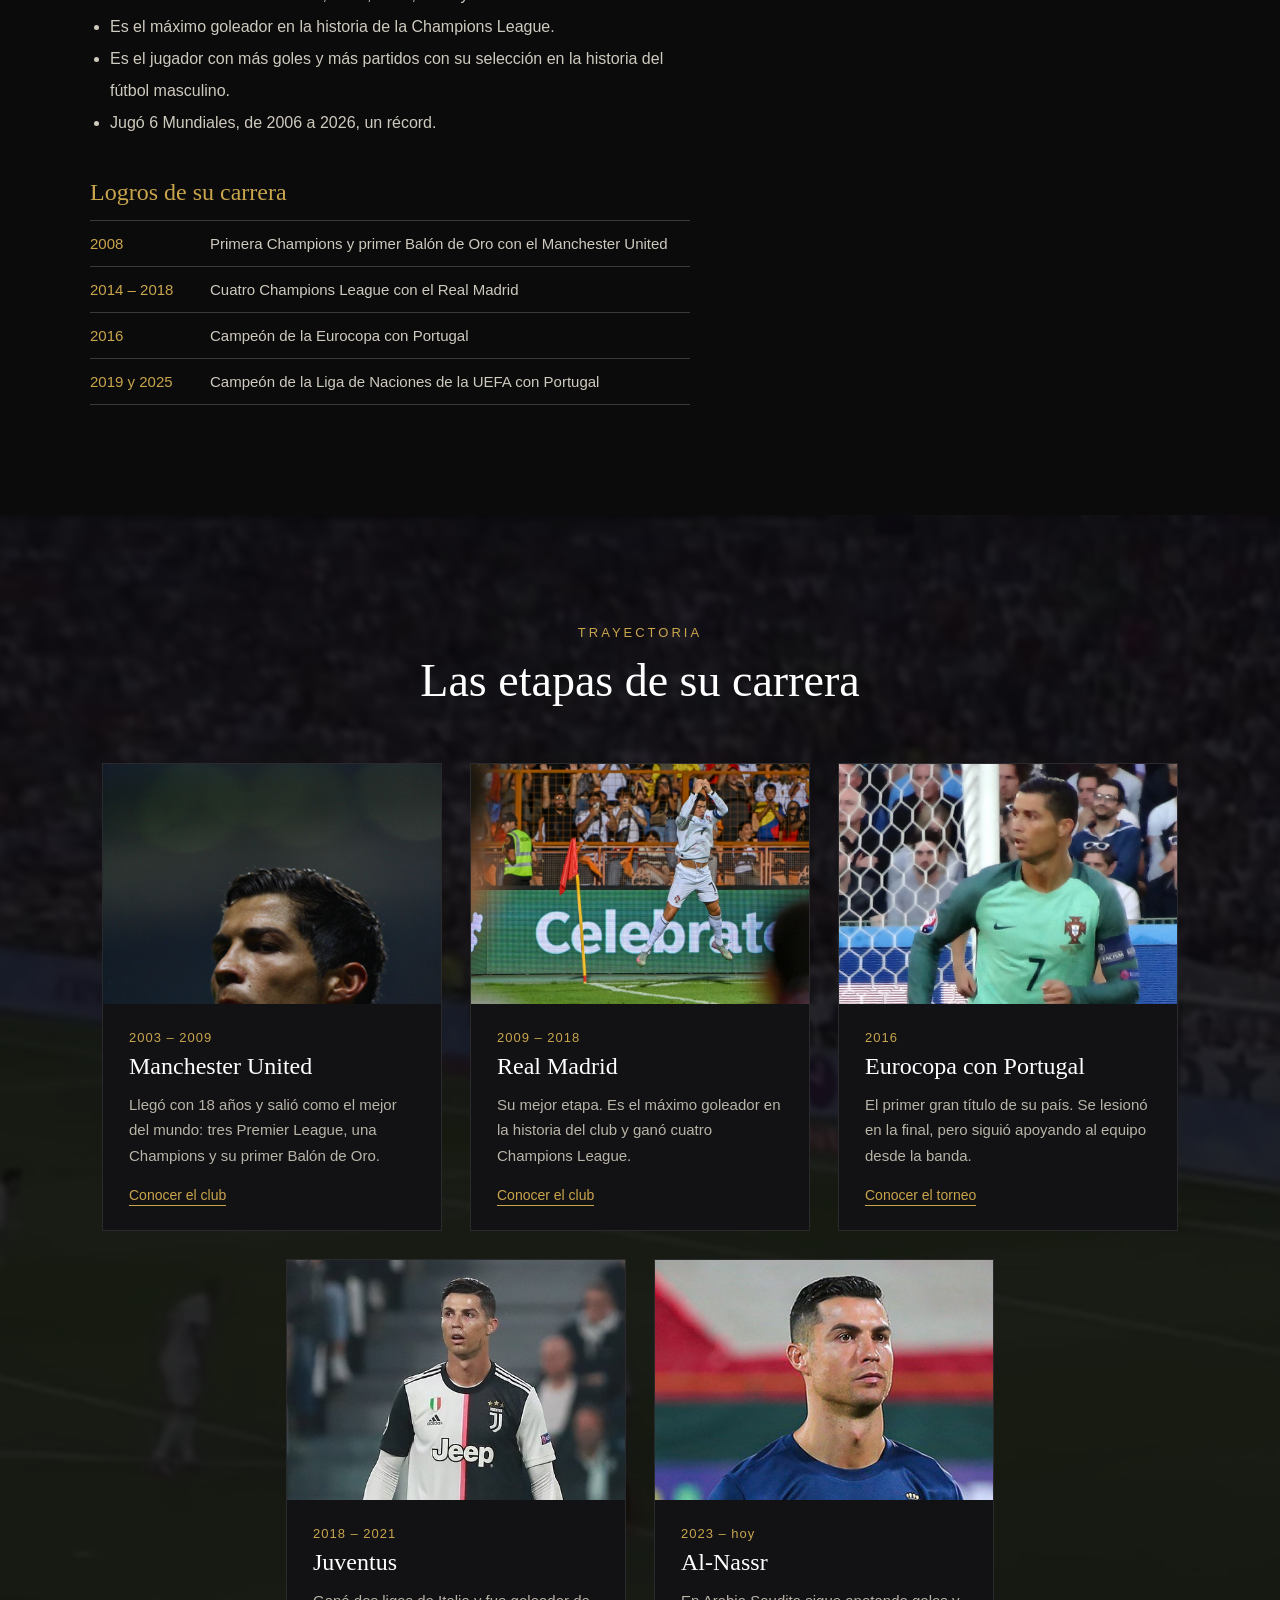
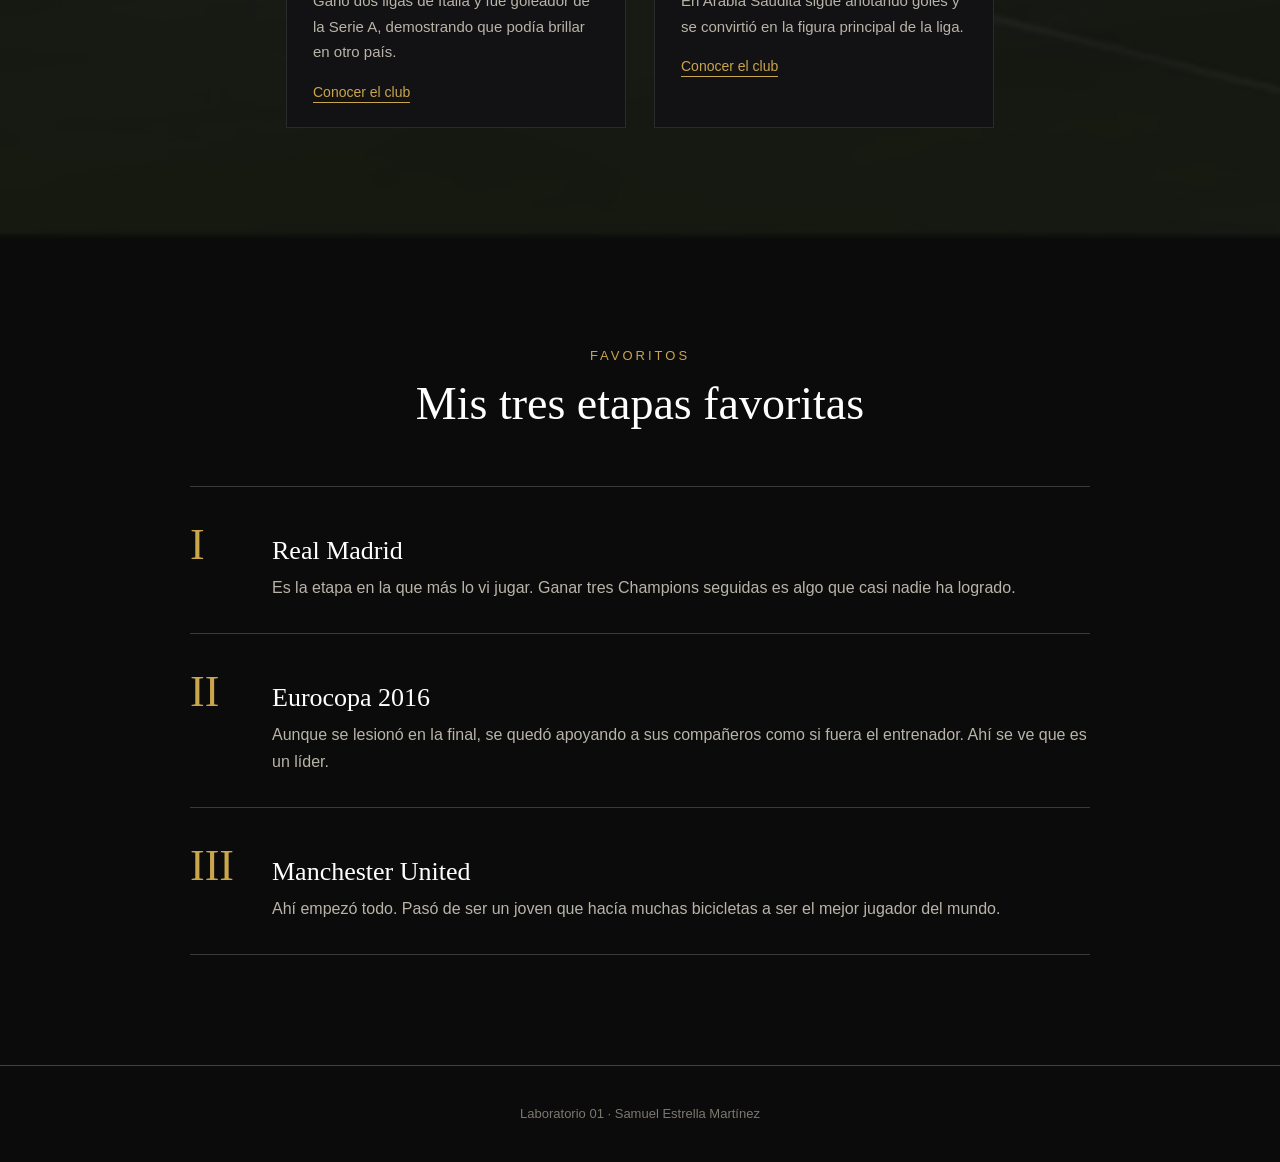
==== commit 5ac4c41e: "Corregir enlaces del menu" ====
--- a/Artist Page/index.html
+++ b/Artist Page/index.html
@@ -9,21 +9,21 @@
 <body>
 
   <nav class="menu">
-    <div class="menu-sitio">
-      <a href="../index.html">Samuel Estrella</a>
-      <span>|</span>
-      <a href="../index.html#labs">Labs</a>
-      <span>|</span>
-      <a href="../index.html#labs">Project Deliverables</a>
-    </div>
-
-    <div class="menu-pagina">
-      <a href="#inicio">Inicio</a>
-      <a href="#biografia">Biografía</a>
-      <a href="#trayectoria">Trayectoria</a>
-      <a href="#favoritos">Favoritos</a>
-    </div>
-  </nav>
+  <div class="menu-sitio">
+    <a href="https://samuelestrellam.github.io/TC1004B.503-Samuel-Estrella-IOT/">Samuel Estrella</a>
+    <span>|</span>
+    <a href="https://samuelestrellam.github.io/TC1004B.503-Samuel-Estrella-IOT/#labs">Labs</a>
+    <span>|</span>
+    <a href="https://samuelestrellam.github.io/TC1004B.503-Samuel-Estrella-IOT/#labs">Project Deliverables</a>
+  </div>
+
+  <div class="menu-pagina">
+    <a href="#inicio">Inicio</a>
+    <a href="#biografia">Biografía</a>
+    <a href="#trayectoria">Trayectoria</a>
+    <a href="#favoritos">Favoritos</a>
+  </div>
+</nav>
 
   <header id="inicio" class="portada">
     <video class="video-fondo video-portada" autoplay muted loop playsinline poster="img/celebracion.jpg">
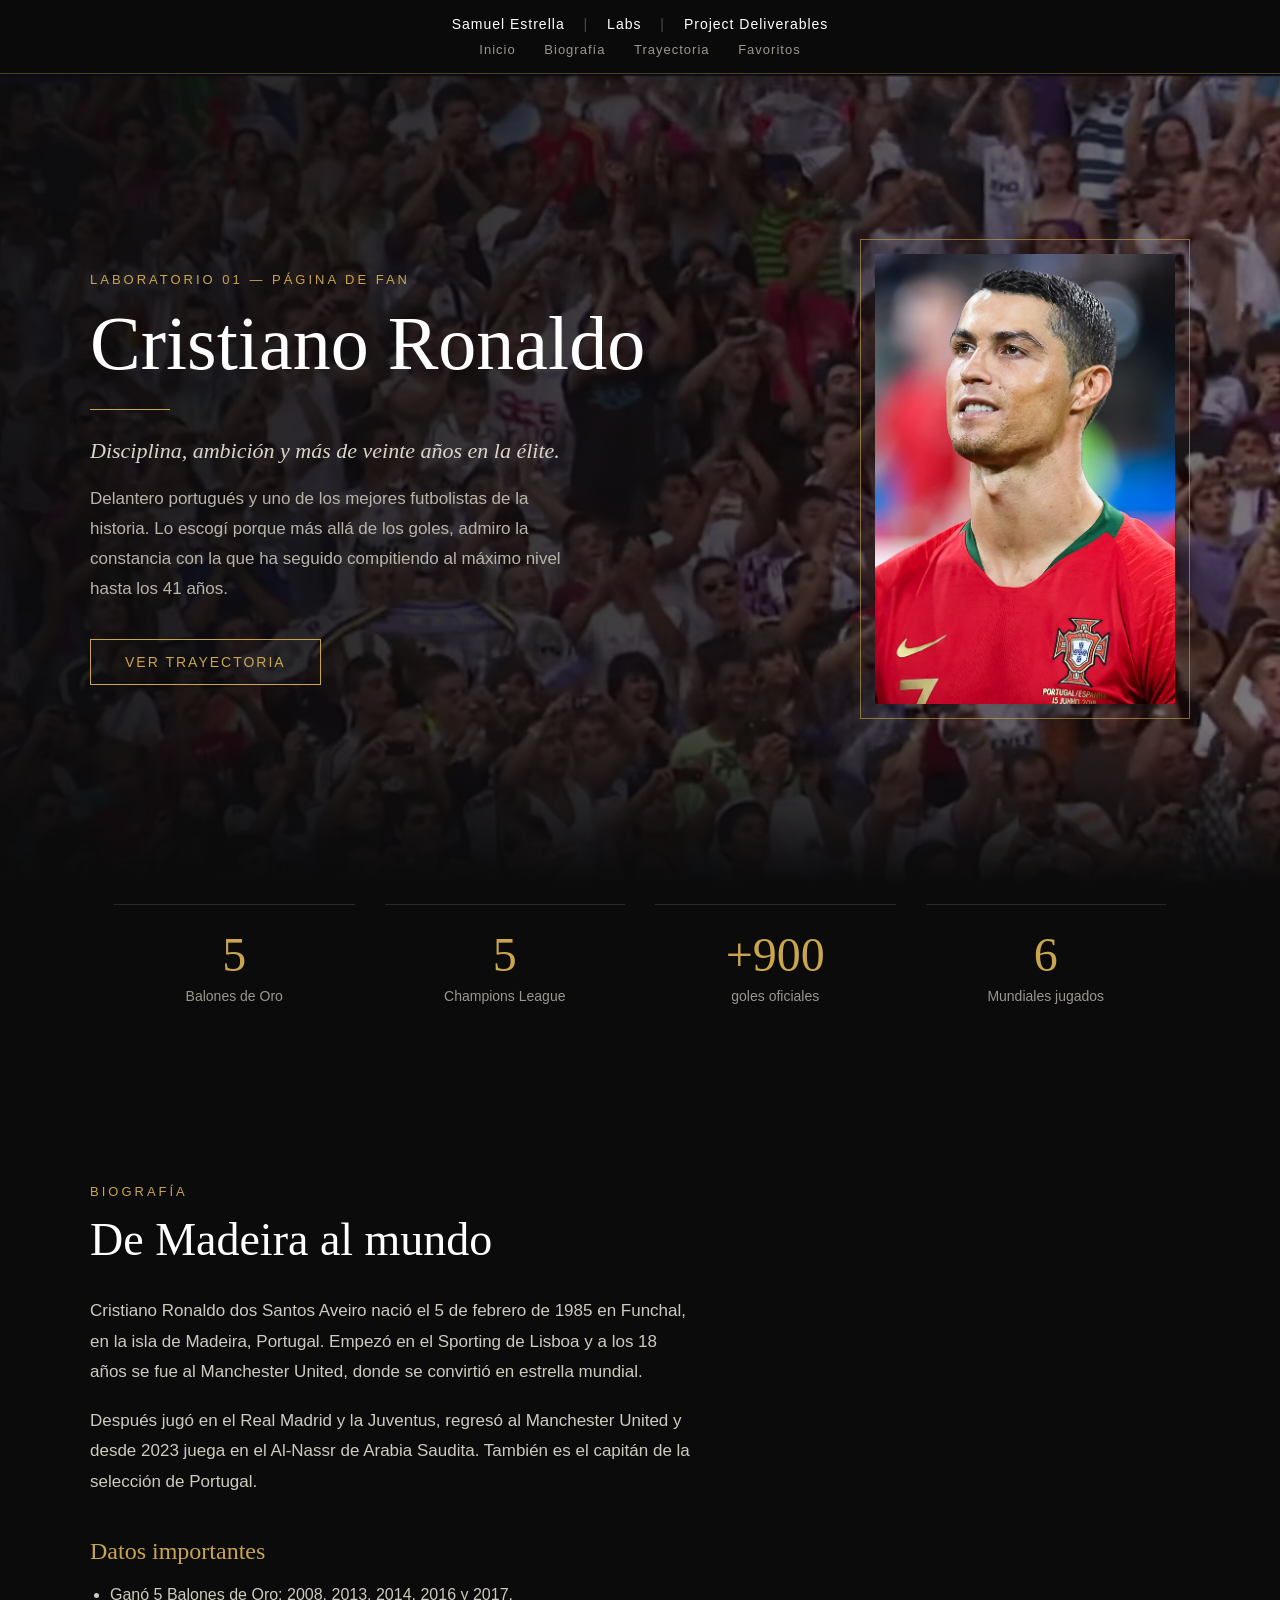
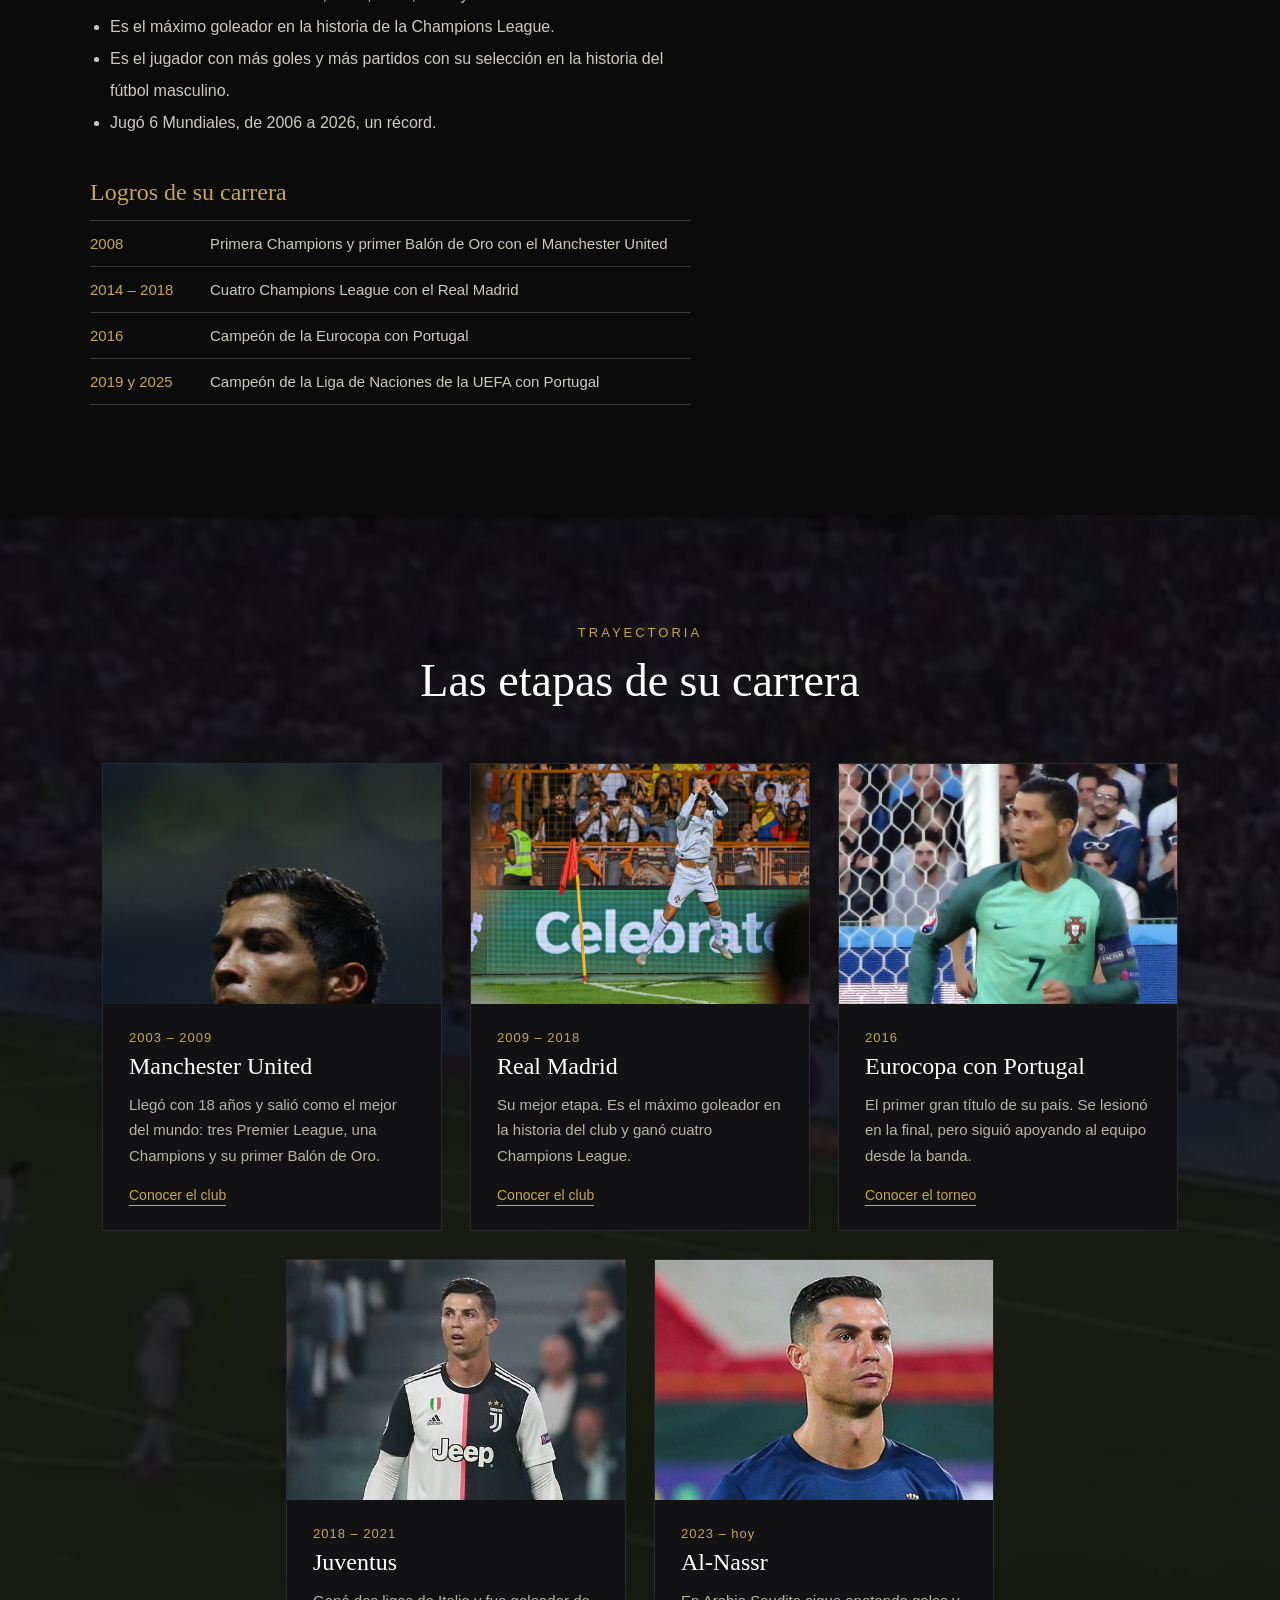
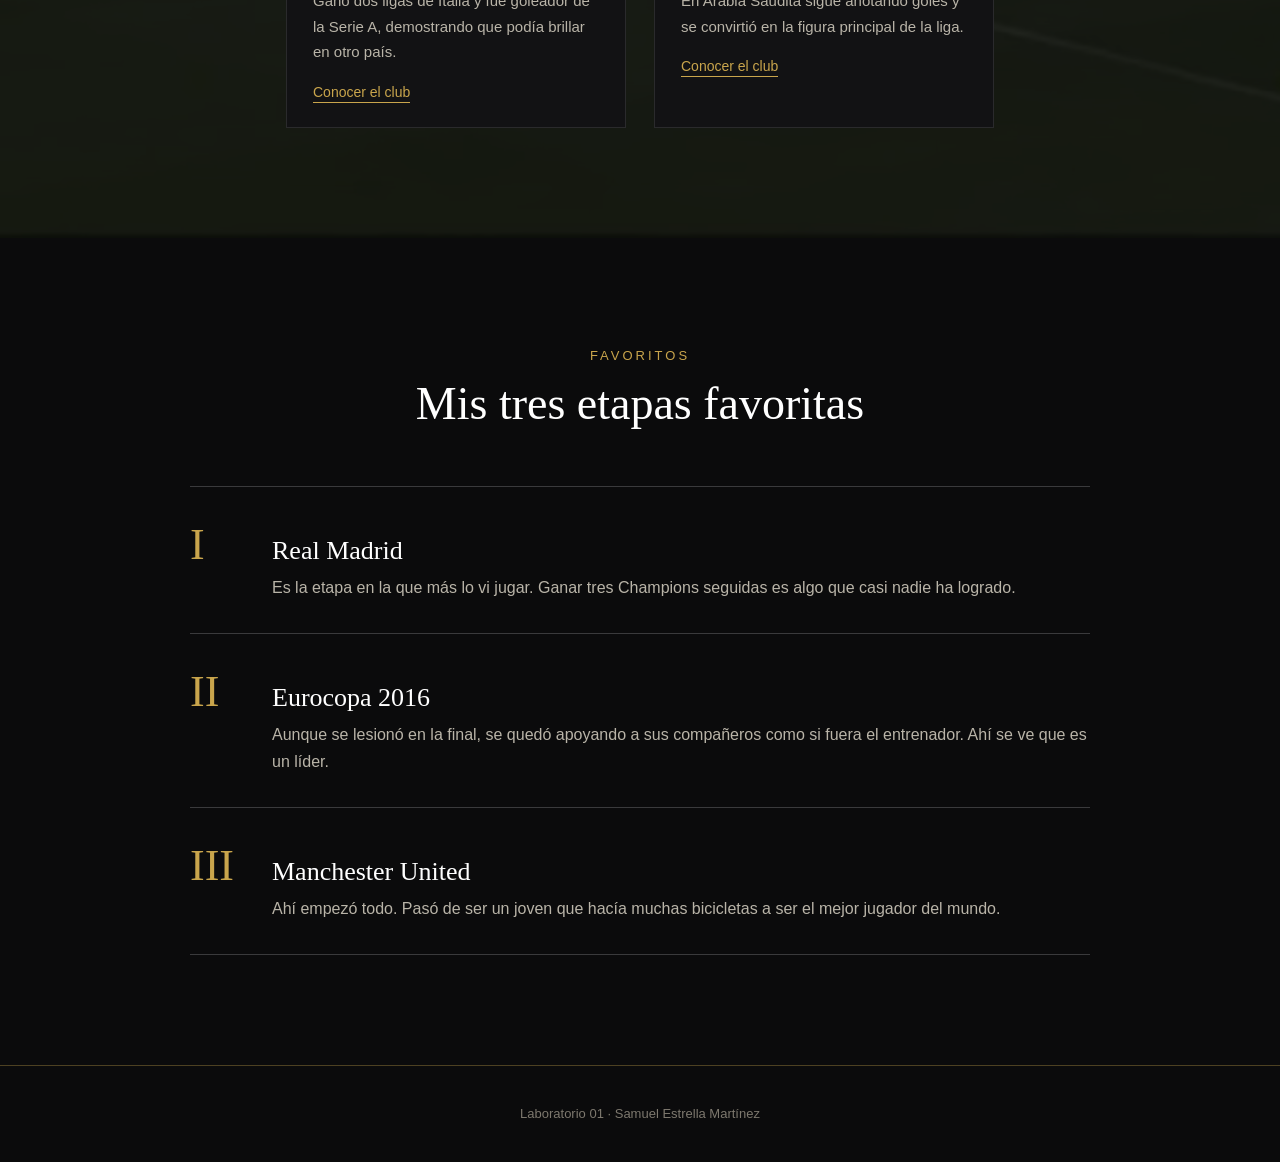
==== commit c5c89ae9: "Corregir enlace a index principal" ====
--- a/Artist Page/index.html
+++ b/Artist Page/index.html
@@ -10,11 +10,11 @@
 
   <nav class="menu">
   <div class="menu-sitio">
-    <a href="https://samuelestrellam.github.io/TC1004B.503-Samuel-Estrella-IOT/">Samuel Estrella</a>
+    <a href="../index.html">Samuel Estrella</a>
     <span>|</span>
-    <a href="https://samuelestrellam.github.io/TC1004B.503-Samuel-Estrella-IOT/#labs">Labs</a>
+    <a href="../index.html#labs">Labs</a>
     <span>|</span>
-    <a href="https://samuelestrellam.github.io/TC1004B.503-Samuel-Estrella-IOT/#labs">Project Deliverables</a>
+    <a href="../index.html#labs">Project Deliverables</a>
   </div>
 
   <div class="menu-pagina">
